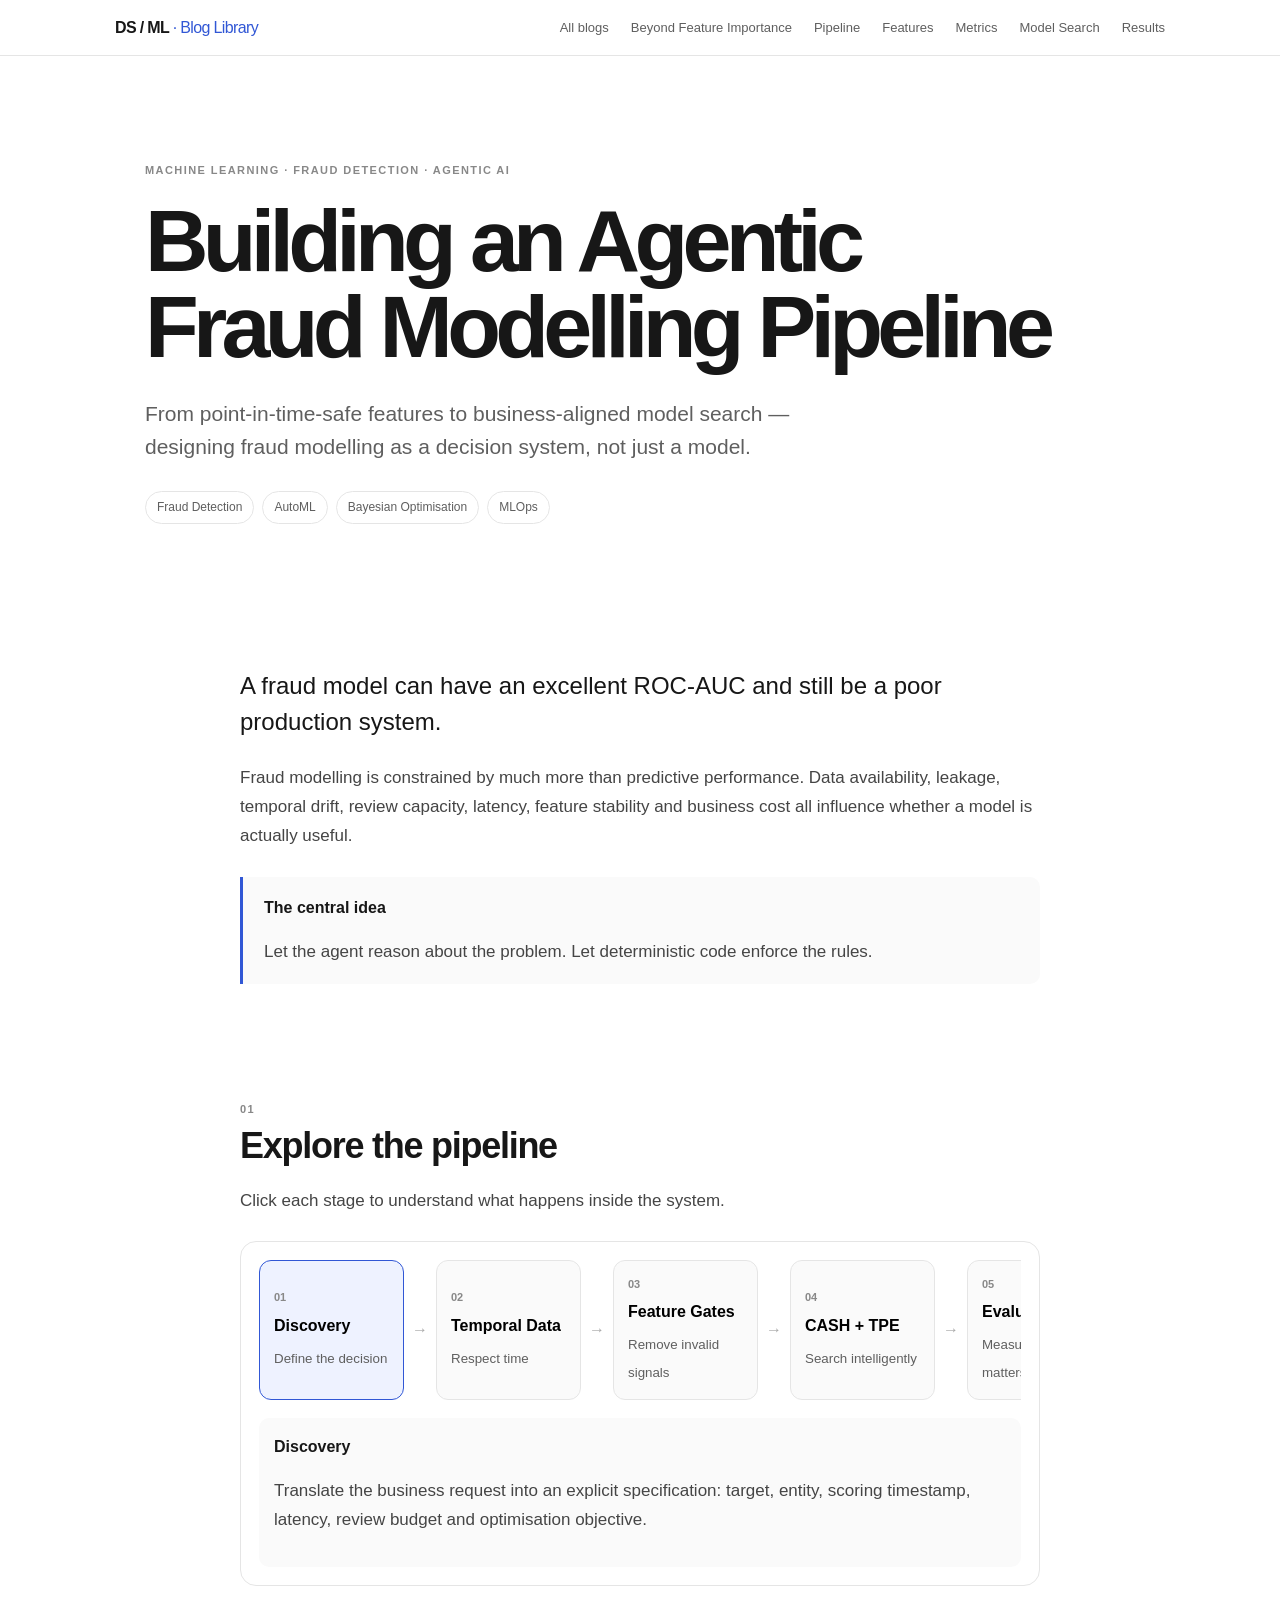
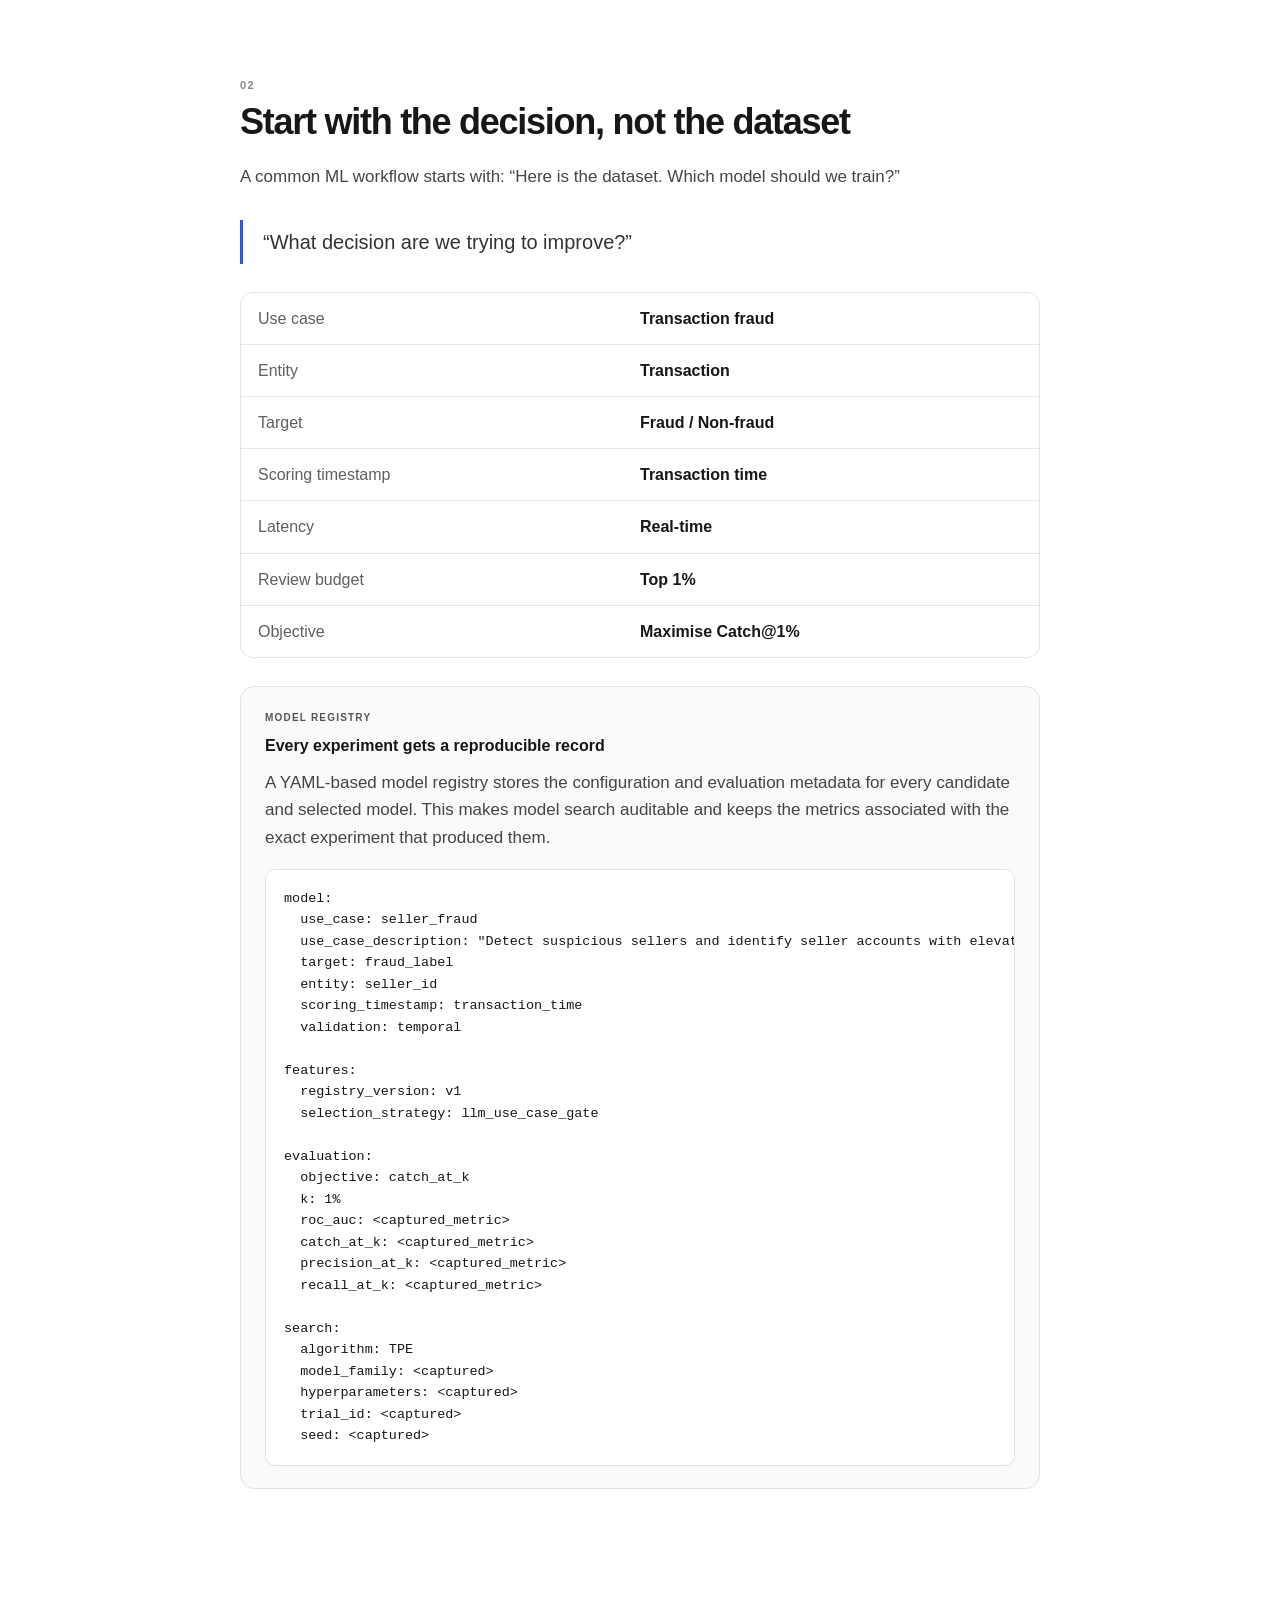
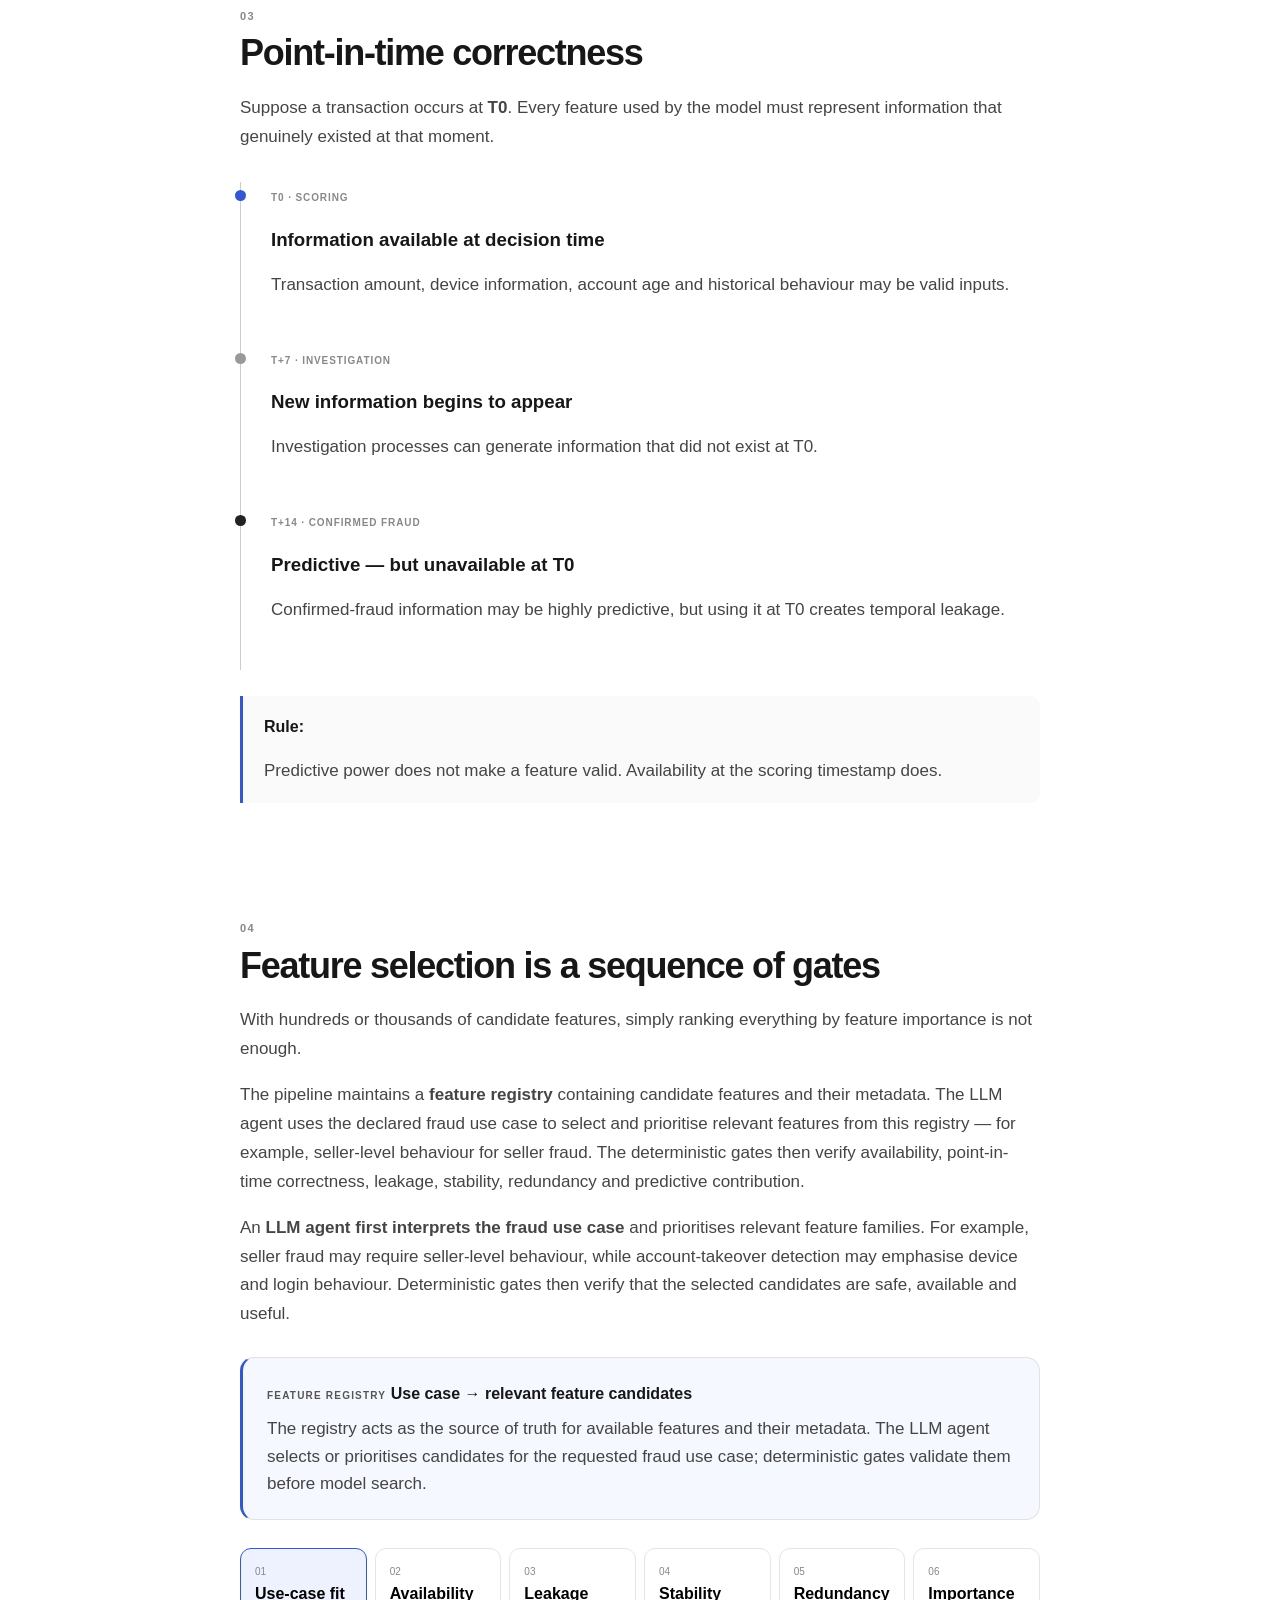
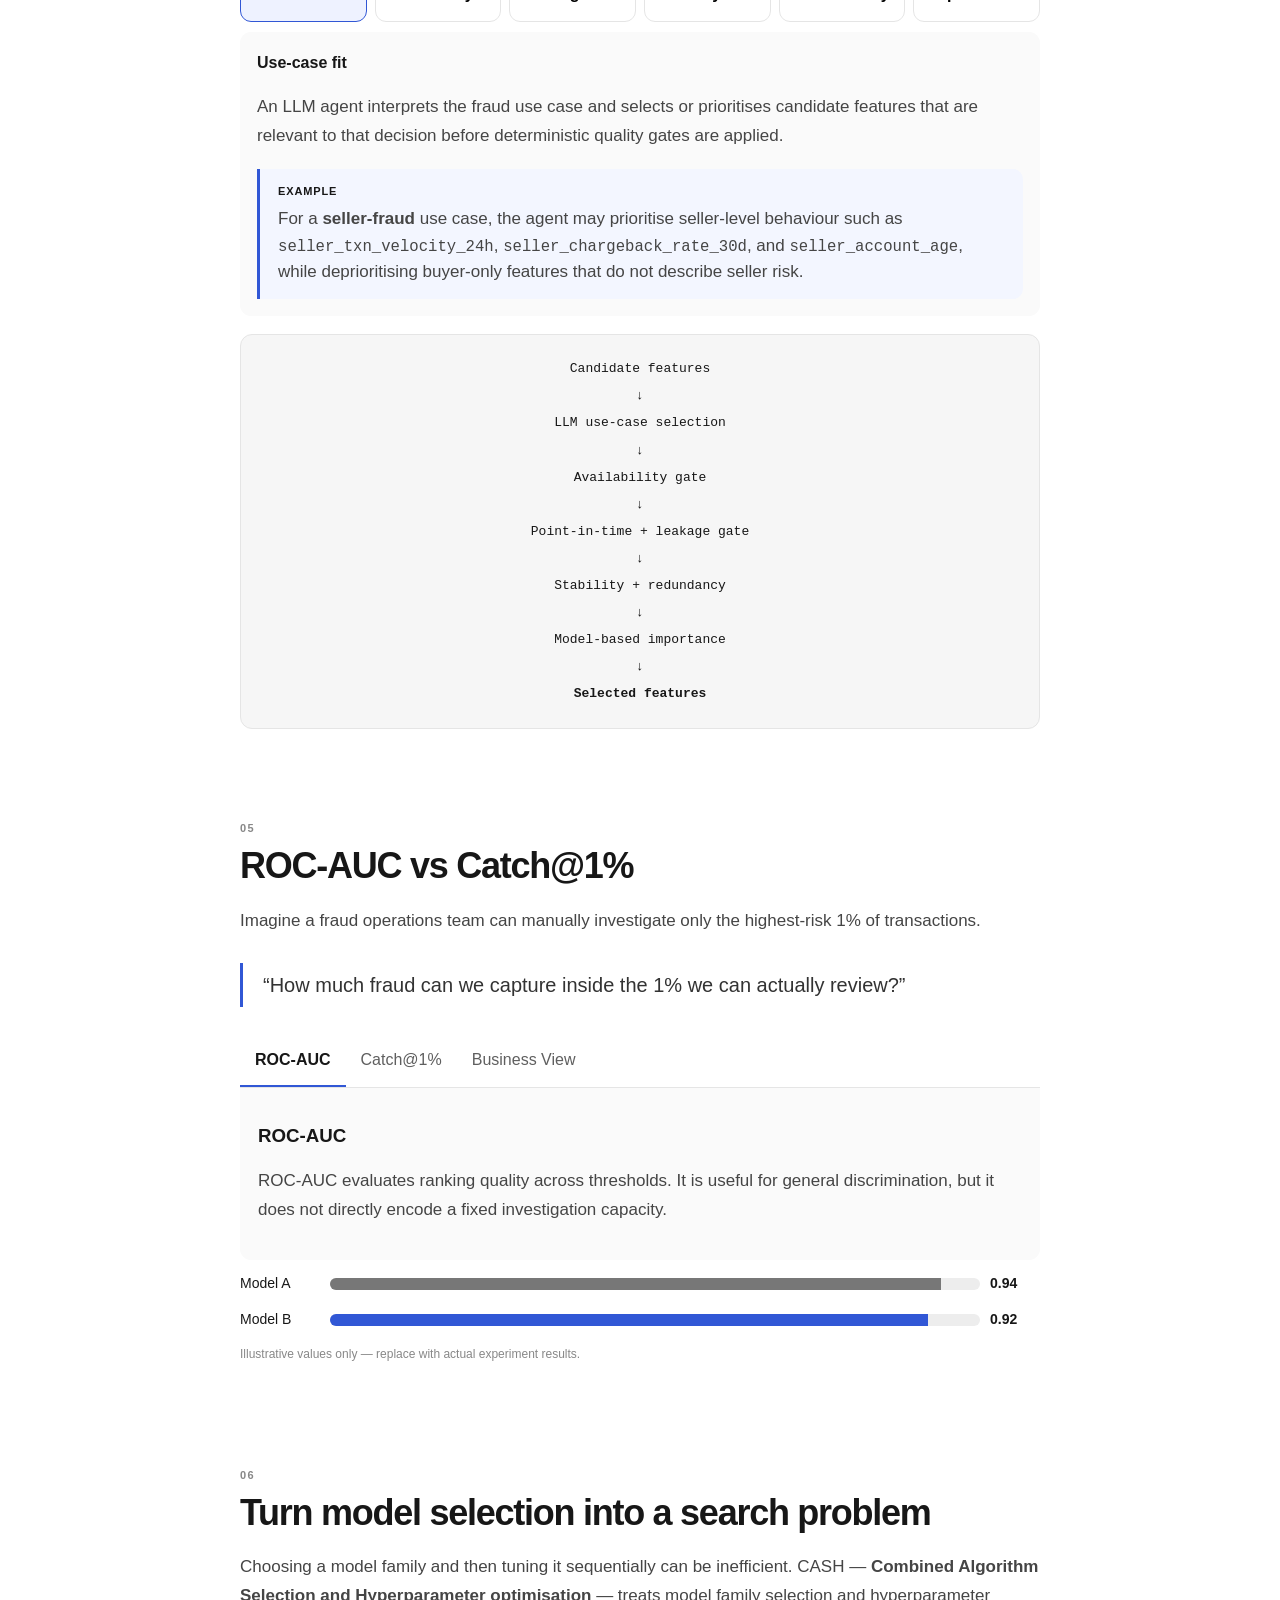
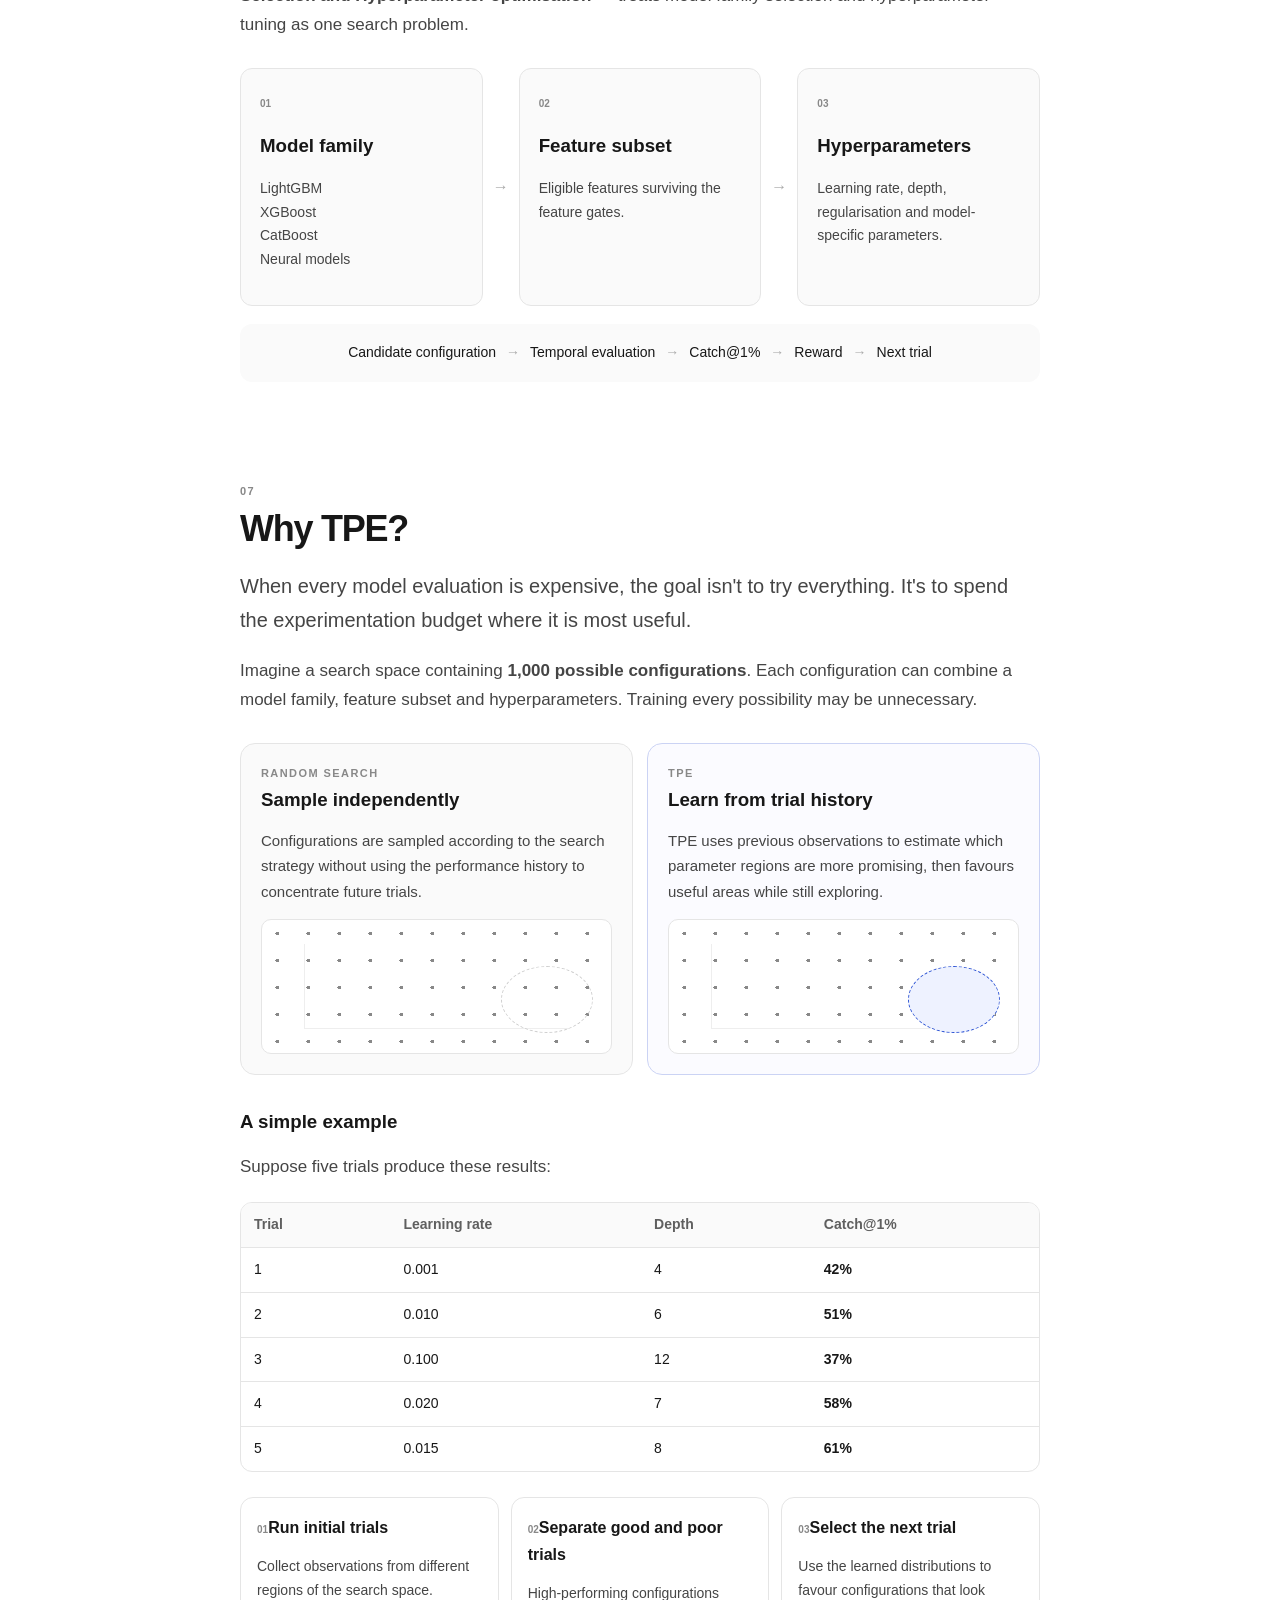
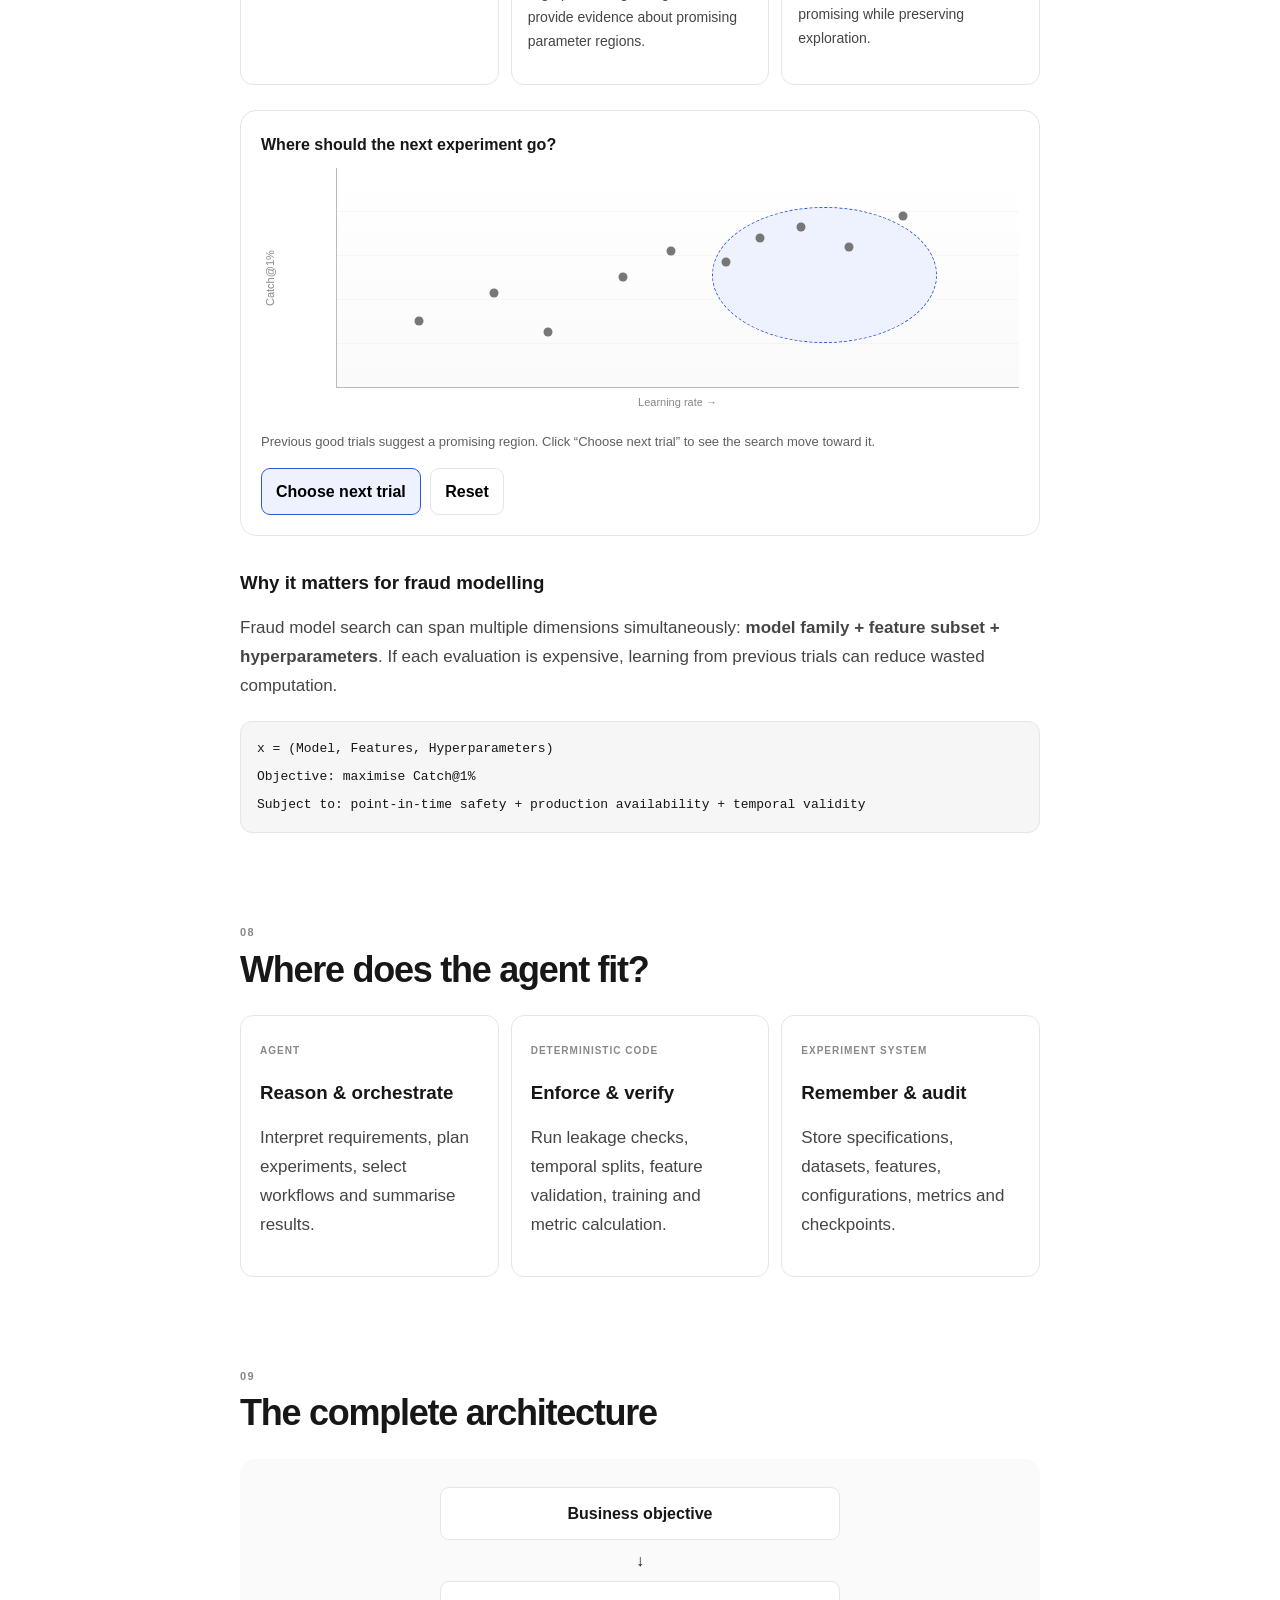
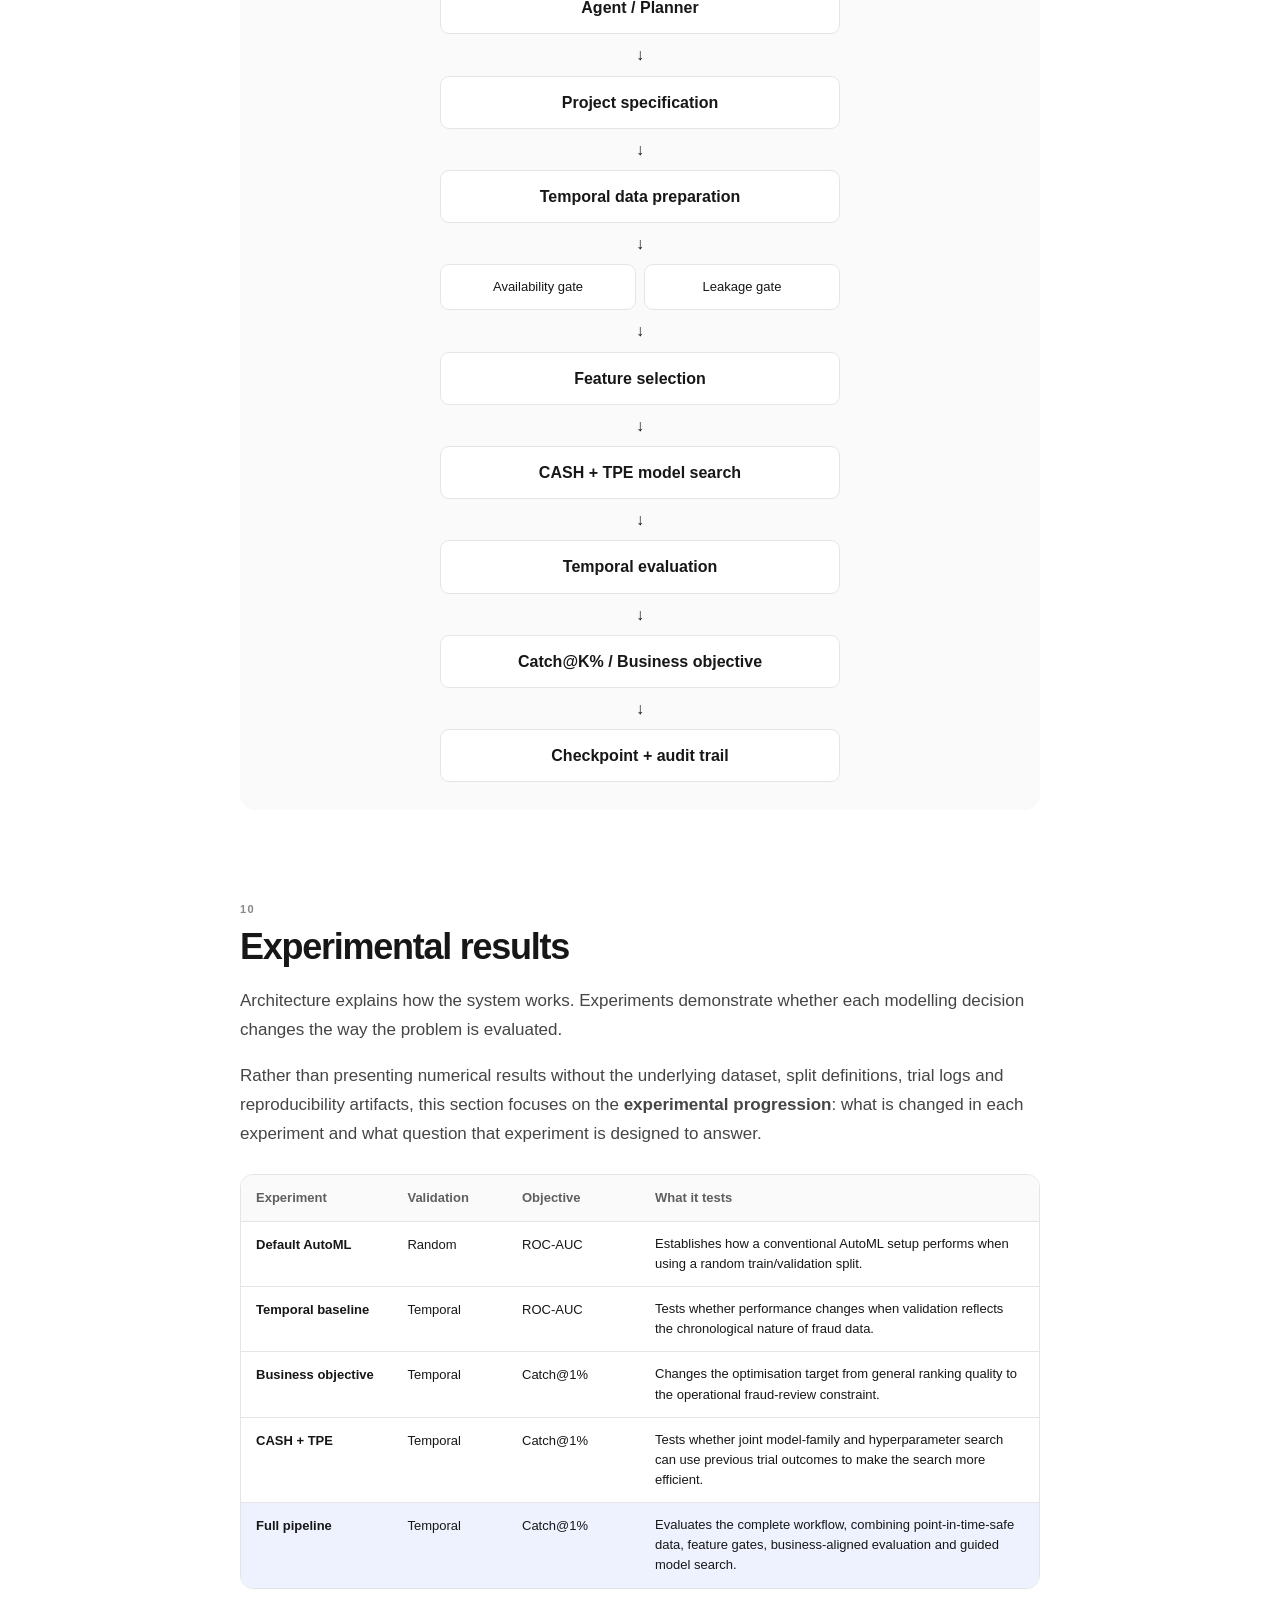
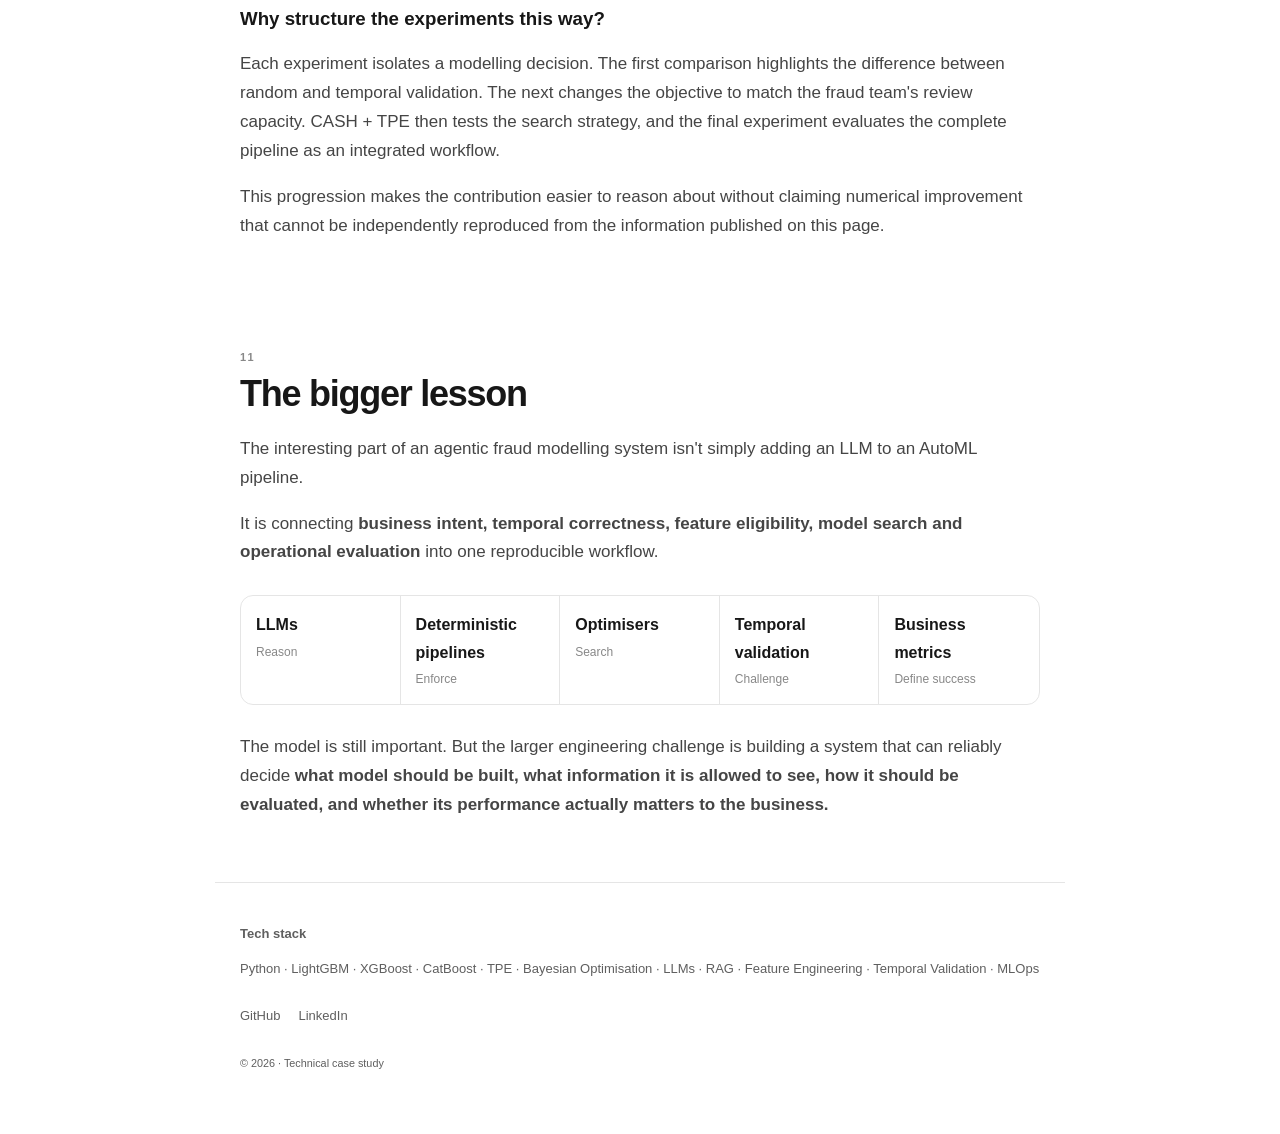
==== agentic-fraud-modelling.html @ f6b006e7 "Add files via upload" ====
<!DOCTYPE html>
<html lang="en">
<head>
  <meta charset="UTF-8">
  <meta name="viewport" content="width=device-width, initial-scale=1.0">
  <title>Building an Agentic Fraud Modelling Pipeline | ML Research Notes</title>
  <meta name="description" content="From point-in-time-safe features to business-aligned model search.">
  <link rel="stylesheet" href="style.css">
</head>
<body>

<header class="site-header">
  <nav class="nav">
    <a class="brand" href="index.html">DS / ML <span style="font-weight:500;color:#3157d5">· Blog Library</span></a>
    <div class="nav-links">
      <a href="index.html">All blogs</a>
      <a href="beyond-feature-importance.html">Beyond Feature Importance</a>
      <a href="#pipeline">Pipeline</a>
      <a href="#features">Features</a>
      <a href="#metrics">Metrics</a>
      <a href="#search">Model Search</a>
      <a href="#results">Results</a>
    </div>
  </nav>
</header>

<main>
<section class="hero">
  <div class="eyebrow">MACHINE LEARNING · FRAUD DETECTION · AGENTIC AI</div>
  <h1>Building an Agentic<br>Fraud Modelling Pipeline</h1>
  <p class="hero-subtitle">
    From point-in-time-safe features to business-aligned model search —
    designing fraud modelling as a decision system, not just a model.
  </p>
  <div class="tags">
    <span>Fraud Detection</span><span>AutoML</span>
    <span>Bayesian Optimisation</span><span>MLOps</span>
  </div>
</section>

<section class="article-section intro">
  <p class="lead">A fraud model can have an excellent ROC-AUC and still be a poor production system.</p>
  <p>
    Fraud modelling is constrained by much more than predictive performance.
    Data availability, leakage, temporal drift, review capacity, latency,
    feature stability and business cost all influence whether a model is actually useful.
  </p>
  <div class="callout">
    <strong>The central idea</strong>
    <p>Let the agent reason about the problem. Let deterministic code enforce the rules.</p>
  </div>
</section>

<section id="pipeline" class="article-section">
  <div class="section-number">01</div>
  <h2>Explore the pipeline</h2>
  <p>Click each stage to understand what happens inside the system.</p>
  <div class="pipeline-container">
    <div class="pipeline">
      <button class="pipeline-stage active" data-stage="discovery"><span>01</span><strong>Discovery</strong><small>Define the decision</small></button>
      <div class="pipeline-arrow">→</div>
      <button class="pipeline-stage" data-stage="temporal"><span>02</span><strong>Temporal Data</strong><small>Respect time</small></button>
      <div class="pipeline-arrow">→</div>
      <button class="pipeline-stage" data-stage="features"><span>03</span><strong>Feature Gates</strong><small>Remove invalid signals</small></button>
      <div class="pipeline-arrow">→</div>
      <button class="pipeline-stage" data-stage="search"><span>04</span><strong>CASH + TPE</strong><small>Search intelligently</small></button>
      <div class="pipeline-arrow">→</div>
      <button class="pipeline-stage" data-stage="evaluation"><span>05</span><strong>Evaluation</strong><small>Measure what matters</small></button>
    </div>
    <div id="pipeline-description" class="pipeline-description">
      <strong>Discovery</strong>
      <p>Translate the business request into an explicit specification: target, entity, scoring timestamp, latency, review budget and optimisation objective.</p>
    </div>
  </div>
</section>

<section class="article-section">
  <div class="section-number">02</div>
  <h2>Start with the decision, not the dataset</h2>
  <p>A common ML workflow starts with: “Here is the dataset. Which model should we train?”</p>
  <blockquote>“What decision are we trying to improve?”</blockquote>
  <div class="spec-card">
    <div><span>Use case</span><strong>Transaction fraud</strong></div>
    <div><span>Entity</span><strong>Transaction</strong></div>
    <div><span>Target</span><strong>Fraud / Non-fraud</strong></div>
    <div><span>Scoring timestamp</span><strong>Transaction time</strong></div>
    <div><span>Latency</span><strong>Real-time</strong></div>
    <div><span>Review budget</span><strong>Top 1%</strong></div>
    <div><span>Objective</span><strong>Maximise Catch@1%</strong></div>
  </div>

  <div class="registry-card">
    <div class="registry-card-header">
      <span class="registry-label">MODEL REGISTRY</span>
      <strong>Every experiment gets a reproducible record</strong>
    </div>
    <p>
      A YAML-based model registry stores the configuration and evaluation metadata
      for every candidate and selected model. This makes model search auditable
      and keeps the metrics associated with the exact experiment that produced them.
    </p>
    <pre class="yaml-block"><code>model:
  use_case: seller_fraud
  use_case_description: "Detect suspicious sellers and identify seller accounts with elevated fraud risk."
  target: fraud_label
  entity: seller_id
  scoring_timestamp: transaction_time
  validation: temporal

features:
  registry_version: v1
  selection_strategy: llm_use_case_gate

evaluation:
  objective: catch_at_k
  k: 1%
  roc_auc: &lt;captured_metric&gt;
  catch_at_k: &lt;captured_metric&gt;
  precision_at_k: &lt;captured_metric&gt;
  recall_at_k: &lt;captured_metric&gt;

search:
  algorithm: TPE
  model_family: &lt;captured&gt;
  hyperparameters: &lt;captured&gt;
  trial_id: &lt;captured&gt;
  seed: &lt;captured&gt;</code></pre>
  </div>

</section>

<section class="article-section">
  <div class="section-number">03</div>
  <h2>Point-in-time correctness</h2>
  <p>Suppose a transaction occurs at <strong>T0</strong>. Every feature used by the model must represent information that genuinely existed at that moment.</p>
  <div class="timeline">
    <div class="timeline-item safe"><div class="timeline-dot"></div><span>T0 · SCORING</span><h3>Information available at decision time</h3><p>Transaction amount, device information, account age and historical behaviour may be valid inputs.</p></div>
    <div class="timeline-item"><div class="timeline-dot"></div><span>T+7 · INVESTIGATION</span><h3>New information begins to appear</h3><p>Investigation processes can generate information that did not exist at T0.</p></div>
    <div class="timeline-item leakage"><div class="timeline-dot"></div><span>T+14 · CONFIRMED FRAUD</span><h3>Predictive — but unavailable at T0</h3><p>Confirmed-fraud information may be highly predictive, but using it at T0 creates temporal leakage.</p></div>
  </div>
  <div class="callout"><strong>Rule:</strong><p>Predictive power does not make a feature valid. Availability at the scoring timestamp does.</p></div>
</section>

<section id="features" class="article-section">
  <div class="section-number">04</div>
  <h2>Feature selection is a sequence of gates</h2>
  <p>With hundreds or thousands of candidate features, simply ranking everything by feature importance is not enough.</p>
  <p>
    The pipeline maintains a <strong>feature registry</strong> containing candidate
    features and their metadata. The LLM agent uses the declared fraud use case
    to select and prioritise relevant features from this registry — for example,
    seller-level behaviour for seller fraud. The deterministic gates then verify
    availability, point-in-time correctness, leakage, stability, redundancy and
    predictive contribution.
  </p>
  <p>An <strong>LLM agent first interprets the fraud use case</strong> and prioritises relevant feature families. For example, seller fraud may require seller-level behaviour, while account-takeover detection may emphasise device and login behaviour. Deterministic gates then verify that the selected candidates are safe, available and useful.</p>

  <div class="feature-registry-card">
    <span class="registry-label">FEATURE REGISTRY</span>
    <strong>Use case → relevant feature candidates</strong>
    <p>The registry acts as the source of truth for available features and their metadata. The LLM agent selects or prioritises candidates for the requested fraud use case; deterministic gates validate them before model search.</p>
  </div>
  <div class="feature-gates">
    <button class="feature-gate active" data-feature="usecase"><span>01</span><strong>Use-case fit</strong></button>
    <button class="feature-gate" data-feature="availability"><span>02</span><strong>Availability</strong></button>
    <button class="feature-gate" data-feature="leakage"><span>03</span><strong>Leakage</strong></button>
    <button class="feature-gate" data-feature="stability"><span>04</span><strong>Stability</strong></button>
    <button class="feature-gate" data-feature="redundancy"><span>05</span><strong>Redundancy</strong></button>
    <button class="feature-gate" data-feature="importance"><span>06</span><strong>Importance</strong></button>
  </div>
  <div id="feature-description" class="feature-description">
  <strong>Use-case fit</strong>
  <p>An LLM agent interprets the fraud use case and selects or prioritises candidate features that are relevant to that decision before deterministic quality gates are applied.</p>
  <div class="gate-example">
    <span>EXAMPLE</span>
    <p>For a <strong>seller-fraud</strong> use case, the agent may prioritise seller-level behaviour such as <code>seller_txn_velocity_24h</code>, <code>seller_chargeback_rate_30d</code>, and <code>seller_account_age</code>, while deprioritising buyer-only features that do not describe seller risk.</p>
  </div>
</div>
  <div class="flow-code">
    <span>Candidate features</span><span>↓</span><span>LLM use-case selection</span><span>↓</span><span>Availability gate</span><span>↓</span>
    <span>Point-in-time + leakage gate</span><span>↓</span><span>Stability + redundancy</span>
    <span>↓</span><span>Model-based importance</span><span>↓</span><strong>Selected features</strong>
  </div>
</section>

<section id="metrics" class="article-section">
  <div class="section-number">05</div>
  <h2>ROC-AUC vs Catch@1%</h2>
  <p>Imagine a fraud operations team can manually investigate only the highest-risk 1% of transactions.</p>
  <blockquote>“How much fraud can we capture inside the 1% we can actually review?”</blockquote>
  <div class="metric-selector">
    <button class="metric-tab active" data-metric="auc">ROC-AUC</button>
    <button class="metric-tab" data-metric="catch">Catch@1%</button>
    <button class="metric-tab" data-metric="business">Business View</button>
  </div>
  <div id="metric-description" class="metric-description">
    <h3>ROC-AUC</h3>
    <p>ROC-AUC evaluates ranking quality across thresholds. It is useful for general discrimination, but it does not directly encode a fixed investigation capacity.</p>
  </div>
  <div class="illustrative-results">
    <div class="result-row"><span>Model A</span><div class="result-bar"><div style="width:94%"></div></div><strong>0.94</strong></div>
    <div class="result-row highlighted"><span>Model B</span><div class="result-bar"><div style="width:92%"></div></div><strong>0.92</strong></div>
  </div>
  <p class="note">Illustrative values only — replace with actual experiment results.</p>
</section>

<section id="search" class="article-section">
  <div class="section-number">06</div>
  <h2>Turn model selection into a search problem</h2>
  <p>
    Choosing a model family and then tuning it sequentially can be inefficient.
    CASH — <strong>Combined Algorithm Selection and Hyperparameter optimisation</strong> —
    treats model family selection and hyperparameter tuning as one search problem.
  </p>
  <div class="search-grid">
    <div class="search-card"><span>01</span><h3>Model family</h3><p>LightGBM<br>XGBoost<br>CatBoost<br>Neural models</p></div>
    <div class="search-arrow">→</div>
    <div class="search-card"><span>02</span><h3>Feature subset</h3><p>Eligible features surviving the feature gates.</p></div>
    <div class="search-arrow">→</div>
    <div class="search-card"><span>03</span><h3>Hyperparameters</h3><p>Learning rate, depth, regularisation and model-specific parameters.</p></div>
  </div>
  <div class="search-loop">
    <span>Candidate configuration</span><b>→</b><span>Temporal evaluation</span><b>→</b><span>Catch@1%</span><b>→</b><span>Reward</span><b>→</b><span>Next trial</span>
  </div>
</section>

<section class="article-section tpe-section">
  <div class="section-number">07</div>
  <h2>Why TPE?</h2>

  <p class="lead-small">
    When every model evaluation is expensive, the goal isn't to try everything.
    It's to spend the experimentation budget where it is most useful.
  </p>

  <p>
    Imagine a search space containing <strong>1,000 possible configurations</strong>.
    Each configuration can combine a model family, feature subset and hyperparameters.
    Training every possibility may be unnecessary.
  </p>

  <div class="comparison">
    <div class="comparison-card">
      <div class="label">RANDOM SEARCH</div>
      <h3>Sample independently</h3>
      <p>Configurations are sampled according to the search strategy without using the performance history to concentrate future trials.</p>
      <div class="dots random-dots" aria-label="Randomly distributed trials"></div>
    </div>

    <div class="comparison-card selected-card">
      <div class="label">TPE</div>
      <h3>Learn from trial history</h3>
      <p>TPE uses previous observations to estimate which parameter regions are more promising, then favours useful areas while still exploring.</p>
      <div class="dots tpe-dots" aria-label="Trials concentrated around a promising region"></div>
    </div>
  </div>

  <h3 class="subheading">A simple example</h3>
  <p>Suppose five trials produce these results:</p>

  <div class="trial-table">
    <div class="trial-header"><span>Trial</span><span>Learning rate</span><span>Depth</span><span>Catch@1%</span></div>
    <div><span>1</span><span>0.001</span><span>4</span><strong>42%</strong></div>
    <div><span>2</span><span>0.010</span><span>6</span><strong>51%</strong></div>
    <div><span>3</span><span>0.100</span><span>12</span><strong>37%</strong></div>
    <div><span>4</span><span>0.020</span><span>7</span><strong>58%</strong></div>
    <div><span>5</span><span>0.015</span><span>8</span><strong>61%</strong></div>
  </div>

  <div class="tpe-steps">
    <div><span>01</span><strong>Run initial trials</strong><p>Collect observations from different regions of the search space.</p></div>
    <div><span>02</span><strong>Separate good and poor trials</strong><p>High-performing configurations provide evidence about promising parameter regions.</p></div>
    <div><span>03</span><strong>Select the next trial</strong><p>Use the learned distributions to favour configurations that look promising while preserving exploration.</p></div>
  </div>

  <div class="search-visual">
    <div class="visual-title">Where should the next experiment go?</div>
    <div class="chart">
      <div class="y-label">Catch@1%</div>
      <div class="plot">
        <span class="point p1"></span><span class="point p2"></span><span class="point p3"></span>
        <span class="point p4"></span><span class="point p5"></span><span class="point p6"></span>
        <span class="point p7"></span><span class="point p8"></span><span class="point p9"></span>
        <span class="point p10"></span><span class="target-zone"></span>
        <span class="next-point" id="next-point"></span>
      </div>
      <div class="x-label">Learning rate →</div>
    </div>
    <div class="chart-caption" id="chart-caption">Previous good trials suggest a promising region. Click “Choose next trial” to see the search move toward it.</div>
    <button id="choose-trial" class="primary-button">Choose next trial</button>
    <button id="reset-search" class="secondary-button">Reset</button>
  </div>

  <h3 class="subheading">Why it matters for fraud modelling</h3>
  <p>
    Fraud model search can span multiple dimensions simultaneously:
    <strong>model family + feature subset + hyperparameters</strong>.
    If each evaluation is expensive, learning from previous trials can reduce wasted computation.
  </p>

  <div class="equation">
    <span>x = (Model, Features, Hyperparameters)</span>
    <span>Objective: maximise Catch@1%</span>
    <span>Subject to: point-in-time safety + production availability + temporal validity</span>
  </div>
</section>

<section class="article-section">
  <div class="section-number">08</div>
  <h2>Where does the agent fit?</h2>
  <div class="agent-grid">
    <div class="agent-card"><span>AGENT</span><h3>Reason & orchestrate</h3><p>Interpret requirements, plan experiments, select workflows and summarise results.</p></div>
    <div class="agent-card"><span>DETERMINISTIC CODE</span><h3>Enforce & verify</h3><p>Run leakage checks, temporal splits, feature validation, training and metric calculation.</p></div>
    <div class="agent-card"><span>EXPERIMENT SYSTEM</span><h3>Remember & audit</h3><p>Store specifications, datasets, features, configurations, metrics and checkpoints.</p></div>
  </div>
</section>

<section class="article-section">
  <div class="section-number">09</div>
  <h2>The complete architecture</h2>
  <div class="architecture">
    <div>Business objective</div><span>↓</span>
    <div>Agent / Planner</div><span>↓</span>
    <div>Project specification</div><span>↓</span>
    <div>Temporal data preparation</div><span>↓</span>
    <div class="split"><div>Availability gate</div><div>Leakage gate</div></div><span>↓</span>
    <div>Feature selection</div><span>↓</span>
    <div>CASH + TPE model search</div><span>↓</span>
    <div>Temporal evaluation</div><span>↓</span>
    <div>Catch@K% / Business objective</div><span>↓</span>
    <div>Checkpoint + audit trail</div>
  </div>
</section>

<section id="results" class="article-section">
  <div class="section-number">10</div>
  <h2>Experimental results</h2>

  <p>
    Architecture explains how the system works. Experiments demonstrate whether
    each modelling decision changes the way the problem is evaluated.
  </p>

  <p>
    Rather than presenting numerical results without the underlying dataset,
    split definitions, trial logs and reproducibility artifacts, this section
    focuses on the <strong>experimental progression</strong>: what is changed
    in each experiment and what question that experiment is designed to answer.
  </p>

  <div class="results-table">
    <div class="table-header">
      <span>Experiment</span>
      <span>Validation</span>
      <span>Objective</span>
      <span>What it tests</span>
    </div>

    <div class="table-row">
      <span><strong>Default AutoML</strong></span>
      <span>Random</span>
      <span>ROC-AUC</span>
      <span>Establishes how a conventional AutoML setup performs when using a random train/validation split.</span>
    </div>

    <div class="table-row">
      <span><strong>Temporal baseline</strong></span>
      <span>Temporal</span>
      <span>ROC-AUC</span>
      <span>Tests whether performance changes when validation reflects the chronological nature of fraud data.</span>
    </div>

    <div class="table-row">
      <span><strong>Business objective</strong></span>
      <span>Temporal</span>
      <span>Catch@1%</span>
      <span>Changes the optimisation target from general ranking quality to the operational fraud-review constraint.</span>
    </div>

    <div class="table-row">
      <span><strong>CASH + TPE</strong></span>
      <span>Temporal</span>
      <span>Catch@1%</span>
      <span>Tests whether joint model-family and hyperparameter search can use previous trial outcomes to make the search more efficient.</span>
    </div>

    <div class="table-row final-row">
      <span><strong>Full pipeline</strong></span>
      <span>Temporal</span>
      <span>Catch@1%</span>
      <span>Evaluates the complete workflow, combining point-in-time-safe data, feature gates, business-aligned evaluation and guided model search.</span>
    </div>
  </div>

  <div class="result-explanation">
    <h3>Why structure the experiments this way?</h3>

    <p>
      Each experiment isolates a modelling decision. The first comparison
      highlights the difference between random and temporal validation. The
      next changes the objective to match the fraud team's review capacity.
      CASH + TPE then tests the search strategy, and the final experiment
      evaluates the complete pipeline as an integrated workflow.
    </p>

    <p>
      This progression makes the contribution easier to reason about without
      claiming numerical improvement that cannot be independently reproduced
      from the information published on this page.
    </p>
  </div>
</section>

<section class="article-section conclusion">
  <div class="section-number">11</div>
  <h2>The bigger lesson</h2>
  <p>The interesting part of an agentic fraud modelling system isn't simply adding an LLM to an AutoML pipeline.</p>
  <p>
    It is connecting <strong>business intent, temporal correctness, feature eligibility,
    model search and operational evaluation</strong> into one reproducible workflow.
  </p>
  <div class="final-principles">
    <div><strong>LLMs</strong><span>Reason</span></div>
    <div><strong>Deterministic pipelines</strong><span>Enforce</span></div>
    <div><strong>Optimisers</strong><span>Search</span></div>
    <div><strong>Temporal validation</strong><span>Challenge</span></div>
    <div><strong>Business metrics</strong><span>Define success</span></div>
  </div>
  <p>
    The model is still important. But the larger engineering challenge is building a system
    that can reliably decide <strong>what model should be built, what information it is allowed
    to see, how it should be evaluated, and whether its performance actually matters to the business.</strong>
  </p>
</section>

<footer>
  <strong>Tech stack</strong>
  <p>Python · LightGBM · XGBoost · CatBoost · TPE · Bayesian Optimisation · LLMs · RAG · Feature Engineering · Temporal Validation · MLOps</p>
  <div class="footer-links"><a href="#">GitHub</a><a href="#">LinkedIn</a></div>
  <small>© 2026 · Technical case study</small>
</footer>

</main>
<script src="script.js"></script>
</body>
</html>
---- style.css ----
:root{
  --bg:#fff;--surface:#fafafa;--text:#171717;--secondary:#5f5f5f;--muted:#888;
  --border:#e5e5e5;--accent:#3157d5;--accent-light:#eef2ff;--max:850px;
}
*{box-sizing:border-box}
html{scroll-behavior:smooth}
body{margin:0;background:var(--bg);color:var(--text);font-family:Inter,-apple-system,BlinkMacSystemFont,"Segoe UI",sans-serif;line-height:1.7}
button,a{font:inherit}
a{text-decoration:none;color:inherit}
.site-header{position:sticky;top:0;z-index:20;background:rgba(255,255,255,.94);backdrop-filter:blur(10px);border-bottom:1px solid var(--border)}
.nav{max-width:1100px;margin:auto;padding:14px 25px;display:flex;justify-content:space-between;align-items:center}
.brand{font-weight:800;letter-spacing:-.04em}
.nav-links{display:flex;gap:22px;font-size:13px;color:var(--secondary)}
.nav-links a:hover{color:var(--accent)}
.hero{max-width:1050px;margin:auto;padding:105px 30px 75px}
.eyebrow,.label,.section-number{font-size:11px;font-weight:800;letter-spacing:.13em;color:var(--muted)}
.hero h1{font-size:clamp(48px,7vw,88px);line-height:.98;letter-spacing:-.065em;margin:18px 0 28px}
.hero-subtitle{font-size:21px;color:var(--secondary);max-width:730px;line-height:1.55}
.tags{display:flex;flex-wrap:wrap;gap:8px;margin-top:28px}
.tags span{border:1px solid var(--border);border-radius:999px;padding:5px 11px;font-size:12px;color:var(--secondary)}
.article-section{max-width:var(--max);margin:auto;padding:45px 25px}
.article-section h2{font-size:36px;line-height:1.15;letter-spacing:-.035em;margin:7px 0 20px}
.article-section h3{line-height:1.3}
.article-section p{font-size:17px;color:#454545}
.lead{font-size:24px!important;color:var(--text)!important;line-height:1.5!important}
.lead-small{font-size:20px!important}
blockquote{border-left:3px solid var(--accent);margin:28px 0;padding:5px 20px;font-size:20px;color:#333}
.callout{border-left:3px solid var(--accent);background:var(--surface);padding:17px 21px;margin:26px 0;border-radius:0 10px 10px 0}
.callout p{margin-bottom:0}
.pipeline-container{border:1px solid var(--border);border-radius:16px;padding:18px;margin-top:25px}
.pipeline{display:flex;align-items:stretch;gap:8px;overflow-x:auto;padding-bottom:4px}
.pipeline-stage{min-width:145px;border:1px solid var(--border);background:var(--surface);border-radius:12px;padding:14px;text-align:left;cursor:pointer}
.pipeline-stage.active{border-color:var(--accent);background:var(--accent-light)}
.pipeline-stage span{display:block;font-size:11px;color:var(--muted);font-weight:800}
.pipeline-stage strong{display:block;margin:5px 0}
.pipeline-stage small{color:var(--secondary)}
.pipeline-arrow{display:flex;align-items:center;color:#aaa}
.pipeline-description{margin-top:14px;background:var(--surface);padding:15px;border-radius:10px}
.spec-card{border:1px solid var(--border);border-radius:13px;overflow:hidden;margin-top:25px}
.spec-card>div{display:grid;grid-template-columns:1fr 1fr;padding:12px 17px;border-bottom:1px solid var(--border)}
.spec-card>div:last-child{border-bottom:0}
.spec-card span{color:var(--secondary)}
.timeline{margin-top:30px;border-left:1px solid #ccc;padding-left:30px}
.timeline-item{position:relative;padding-bottom:28px}
.timeline-dot{position:absolute;left:-36px;top:8px;width:11px;height:11px;border-radius:50%;background:#999}
.timeline-item.safe .timeline-dot{background:var(--accent)}
.timeline-item.leakage .timeline-dot{background:#222}
.timeline-item>span{font-size:10px;font-weight:800;letter-spacing:.09em;color:var(--muted)}
.feature-gates{display:grid;grid-template-columns:repeat(5,1fr);gap:8px;margin:28px 0 10px}
.feature-gate{border:1px solid var(--border);background:#fff;padding:14px;border-radius:11px;text-align:left;cursor:pointer}
.feature-gate span{display:block;font-size:10px;color:var(--muted)}
.feature-gate.active{border-color:var(--accent);background:var(--accent-light)}
.feature-description{background:var(--surface);padding:17px;border-radius:11px}
.flow-code{display:flex;flex-direction:column;align-items:center;gap:5px;padding:23px;background:#f6f6f6;border:1px solid var(--border);border-radius:12px;margin-top:18px;font-family:ui-monospace,SFMono-Regular,Menlo,monospace;font-size:13px}
.metric-selector{display:flex;border-bottom:1px solid var(--border);margin-top:28px}
.metric-tab{border:0;background:transparent;padding:11px 15px;cursor:pointer;color:var(--secondary);border-bottom:2px solid transparent}
.metric-tab.active{color:var(--text);border-color:var(--accent);font-weight:700}
.metric-description{background:var(--surface);padding:18px;border-radius:0 0 11px 11px}
.result-row{display:grid;grid-template-columns:80px 1fr 50px;gap:10px;align-items:center;margin:12px 0;font-size:14px}
.result-bar{height:12px;background:#ededed;border-radius:20px;overflow:hidden}
.result-bar div{height:100%;background:#777}
.result-row.highlighted .result-bar div{background:var(--accent)}
.note{font-size:12px!important;color:var(--muted)!important}
.search-grid{display:grid;grid-template-columns:1fr auto 1fr auto 1fr;gap:10px;align-items:stretch;margin-top:28px}
.search-card{border:1px solid var(--border);padding:19px;border-radius:12px;background:var(--surface)}
.search-card span{font-size:10px;color:var(--muted);font-weight:800}
.search-card p{font-size:14px}
.search-arrow{display:flex;align-items:center;color:#aaa}
.search-loop{margin-top:18px;display:flex;flex-wrap:wrap;justify-content:center;align-items:center;gap:10px;background:var(--surface);padding:17px;border-radius:12px;font-size:14px}
.search-loop b{color:#aaa}
.tpe-section{padding-top:55px}
.comparison{display:grid;grid-template-columns:1fr 1fr;gap:14px;margin:28px 0}
.comparison-card{border:1px solid var(--border);border-radius:15px;padding:20px;background:var(--surface)}
.comparison-card.selected-card{border-color:#cbd3f4;background:#fbfbff}
.comparison-card h3{margin:6px 0}
.comparison-card p{font-size:15px!important}
.dots{height:135px;position:relative;margin-top:15px;border:1px solid var(--border);border-radius:10px;background:#fff;overflow:hidden}
.dots:before{content:"";position:absolute;left:12%;right:12%;top:18%;bottom:18%;border-bottom:1px solid #eee;border-left:1px solid #eee}
.dots:after{content:"";position:absolute;width:90px;height:65px;right:18px;bottom:20px;border:1px dashed #cfcfcf;border-radius:50%}
.dots span{position:absolute;width:7px;height:7px;border-radius:50%;background:#777}
.random-dots{background-image:radial-gradient(#888 2px,transparent 2px);background-size:31px 27px}
.tpe-dots{background-image:radial-gradient(#888 2px,transparent 2px);background-size:31px 27px}
.tpe-dots:after{border-color:var(--accent);background:var(--accent-light)}
.subheading{margin-top:35px}
.trial-table{border:1px solid var(--border);border-radius:12px;overflow:hidden;margin:20px 0}
.trial-table>div{display:grid;grid-template-columns:.7fr 1.2fr .8fr 1fr;gap:8px;padding:10px 13px;border-bottom:1px solid var(--border);font-size:14px}
.trial-table>div:last-child{border-bottom:0}
.trial-header{background:var(--surface);font-weight:700;color:var(--secondary)}
.tpe-steps{display:grid;grid-template-columns:repeat(3,1fr);gap:12px;margin:25px 0}
.tpe-steps>div{border:1px solid var(--border);border-radius:13px;padding:16px}
.tpe-steps span{font-size:10px;color:var(--muted);font-weight:800}
.tpe-steps p{font-size:14px!important}
.search-visual{border:1px solid var(--border);border-radius:16px;padding:20px;margin-top:25px}
.visual-title{font-weight:750;margin-bottom:10px}
.chart{display:grid;grid-template-columns:70px 1fr;grid-template-rows:220px 28px;gap:5px}
.y-label{font-size:11px;color:var(--muted);writing-mode:vertical-rl;transform:rotate(180deg);display:flex;justify-content:center}
.x-label{grid-column:2;text-align:center;font-size:11px;color:var(--muted)}
.plot{position:relative;border-left:1px solid #bbb;border-bottom:1px solid #bbb;background:linear-gradient(#fff,#fafafa)}
.plot:before{content:"";position:absolute;inset:0;background:repeating-linear-gradient(to bottom,transparent 0,transparent 43px,#eee 44px)}
.target-zone{position:absolute;left:55%;right:12%;bottom:20%;top:18%;border:1px dashed var(--accent);background:var(--accent-light);border-radius:50%}
.point,.next-point{position:absolute;width:9px;height:9px;border-radius:50%;background:#777;transform:translate(-50%,50%);z-index:2}
.p1{left:12%;bottom:30%}.p2{left:23%;bottom:43%}.p3{left:31%;bottom:25%}.p4{left:42%;bottom:50%}.p5{left:49%;bottom:62%}.p6{left:57%;bottom:57%}.p7{left:62%;bottom:68%}.p8{left:68%;bottom:73%}.p9{left:75%;bottom:64%}.p10{left:83%;bottom:78%}
.next-point{width:13px;height:13px;background:var(--accent);display:none;box-shadow:0 0 0 5px var(--accent-light)}
.chart-caption{font-size:13px;color:var(--secondary);margin:10px 0 15px}
.primary-button,.secondary-button{border-radius:9px;padding:9px 14px;cursor:pointer;font-weight:700}
.primary-button{border:1px solid var(--accent);background:var(--accent-light)}
.secondary-button{border:1px solid var(--border);background:#fff;margin-left:5px}
.equation{display:flex;flex-direction:column;gap:6px;background:#f6f6f6;border:1px solid var(--border);border-radius:12px;padding:16px;font-family:ui-monospace,SFMono-Regular,Menlo,monospace;font-size:13px;margin-top:20px}
.agent-grid{display:grid;grid-template-columns:repeat(3,1fr);gap:12px;margin-top:25px}
.agent-card{border:1px solid var(--border);padding:19px;border-radius:13px}
.agent-card>span{font-size:10px;color:var(--muted);letter-spacing:.1em;font-weight:800}
.architecture{display:flex;flex-direction:column;align-items:center;gap:7px;background:var(--surface);padding:28px;border-radius:15px;margin-top:25px}
.architecture>div:not(.split){width:min(100%,400px);text-align:center;padding:12px;border:1px solid var(--border);border-radius:9px;background:#fff;font-weight:600}
.split{width:min(100%,400px);display:grid;grid-template-columns:1fr 1fr;gap:8px}
.split div{padding:11px;text-align:center;border:1px solid var(--border);border-radius:9px;background:#fff;font-size:13px}
.results-table{margin-top:25px;border:1px solid var(--border);border-radius:13px;overflow:hidden}
.table-header,.table-row{display:grid;grid-template-columns:1.6fr 1fr 1fr .7fr;gap:10px;padding:12px 15px;border-bottom:1px solid var(--border);font-size:13px}
.table-header{background:var(--surface);font-weight:700;color:var(--secondary)}
.table-row:last-child{border-bottom:0}
.final-row{background:var(--accent-light)}
.final-principles{display:grid;grid-template-columns:repeat(5,1fr);border:1px solid var(--border);border-radius:13px;overflow:hidden;margin:28px 0}
.final-principles div{padding:15px;border-right:1px solid var(--border);display:flex;flex-direction:column;gap:3px}
.final-principles div:last-child{border-right:0}
.final-principles span{font-size:12px;color:var(--muted)}
footer{border-top:1px solid var(--border);max-width:850px;margin:auto;padding:40px 25px 60px;color:var(--secondary);font-size:13px}
.footer-links{display:flex;gap:18px;margin:25px 0}
.footer-links a:hover{color:var(--accent)}
@media(max-width:750px){
  .nav-links{display:none}.hero{padding:70px 22px 50px}.article-section{padding:35px 20px}
  .article-section h2{font-size:29px}.hero-subtitle{font-size:18px}
  .feature-gates{grid-template-columns:1fr 1fr}.search-grid{grid-template-columns:1fr}
  .search-arrow{justify-content:center;transform:rotate(90deg)}.agent-grid,.comparison,.tpe-steps{grid-template-columns:1fr}
  .final-principles{grid-template-columns:1fr 1fr}.spec-card>div{grid-template-columns:1fr}
  .table-header,.table-row{grid-template-columns:1.5fr 1fr 1fr}.table-header span:last-child,.table-row strong{display:none}
}
@media(prefers-reduced-motion:reduce){html{scroll-behavior:auto}}


/* Experiment descriptions shown separately from the results table */
.experiment-descriptions {
  margin: 42px 0 38px;
}
.experiment-descriptions h3 {
  margin-bottom: 22px;
}
.experiment-description {
  padding: 18px 20px;
  margin: 0 0 10px;
  border: 1px solid #e3e3e3;
  border-radius: 12px;
  background: #fafafa;
}
.experiment-description strong {
  display: block;
  margin-bottom: 7px;
  font-size: 1.05rem;
}
.experiment-description p {
  margin: 0;
  line-height: 1.65;
}


/* Concrete examples inside the interactive feature-selection gates */
.gate-example {
  margin-top: 18px;
  padding: 14px 16px;
  border-left: 3px solid #2f5bea;
  background: #f6f8ff;
  border-radius: 0 10px 10px 0;
  line-height: 1.6;
}
.gate-example strong {
  font-weight: 700;
}

/* Qualitative experimental-results table */
.results-table .table-header,
.results-table .table-row {
  grid-template-columns: 1.15fr .85fr 1fr 3fr;
}
.results-table .table-row span:last-child {
  line-height: 1.55;
}
@media (max-width: 800px) {
  .results-table .table-header,
  .results-table .table-row {
    min-width: 900px;
  }
}

/* Prominent example block for each feature-selection gate */
.feature-description .gate-example {
  display: block;
  margin-top: 16px;
  padding: 15px 17px;
  border-left: 3px solid var(--accent);
  background: #f3f6ff;
  border-radius: 0 10px 10px 0;
}
.feature-description .gate-example span {
  display: block;
  margin-bottom: 5px;
  font-weight: 700;
  font-size: 0.9rem;
}
.feature-description .gate-example p {
  margin: 0;
  line-height: 1.6;
}

/* Make gate examples clearly visible inside the interactive description panel */
#feature-description {
  min-height: 165px;
  box-sizing: border-box;
}
#feature-description .gate-example {
  display: block !important;
  visibility: visible !important;
  opacity: 1 !important;
  margin-top: 18px;
  padding: 14px 18px;
  border-left: 3px solid var(--accent);
  background: #f3f6ff;
  border-radius: 0 10px 10px 0;
}
#feature-description .gate-example span {
  display: block;
  margin-bottom: 6px;
  font-size: 11px;
  letter-spacing: .08em;
  font-weight: 800;
}
#feature-description .gate-example p {
  margin: 0;
  line-height: 1.55;
}
#feature-description .gate-example code {
  font-family: ui-monospace, SFMono-Regular, Menlo, monospace;
  font-size: .92em;
}

.feature-gates { grid-template-columns: repeat(6, 1fr); }
@media (max-width: 900px) { .feature-gates { grid-template-columns: repeat(3, 1fr); } }
@media (max-width: 600px) { .feature-gates { grid-template-columns: repeat(2, 1fr); } }
#feature-description { min-height: 175px; }
#feature-description .gate-example { display:block !important; margin-top:18px; padding:14px 18px; border-left:3px solid var(--accent); background:#f3f6ff; border-radius:0 10px 10px 0; line-height:1.55; }
#feature-description .gate-example span { display:block; margin-bottom:6px; font-size:11px; letter-spacing:.08em; font-weight:800; }
#feature-description .gate-example p { margin:0; }
#feature-description .gate-example code { font-family:ui-monospace,SFMono-Regular,Menlo,monospace; font-size:.92em; }

.registry-card,
.feature-registry-card {
  margin: 28px 0;
  padding: 22px 24px;
  border: 1px solid #e2e2e2;
  border-radius: 14px;
  background: #fafafa;
}
.registry-card-header {
  display: flex;
  flex-direction: column;
  gap: 6px;
  margin-bottom: 10px;
}
.registry-label {
  display: inline-block;
  font-size: 10px;
  letter-spacing: .12em;
  font-weight: 800;
  color: #555;
}
.registry-card p,
.feature-registry-card p {
  margin: 8px 0 0;
  line-height: 1.6;
}
.yaml-block {
  margin: 18px 0 0;
  padding: 18px;
  overflow-x: auto;
  border: 1px solid #e1e1e1;
  border-radius: 10px;
  background: #fff;
  font-size: .84rem;
  line-height: 1.6;
}
.yaml-block code {
  font-family: ui-monospace, SFMono-Regular, Menlo, Monaco, Consolas, monospace;
}
.feature-registry-card {
  border-left: 3px solid var(--accent);
  background: #f6f8ff;
}
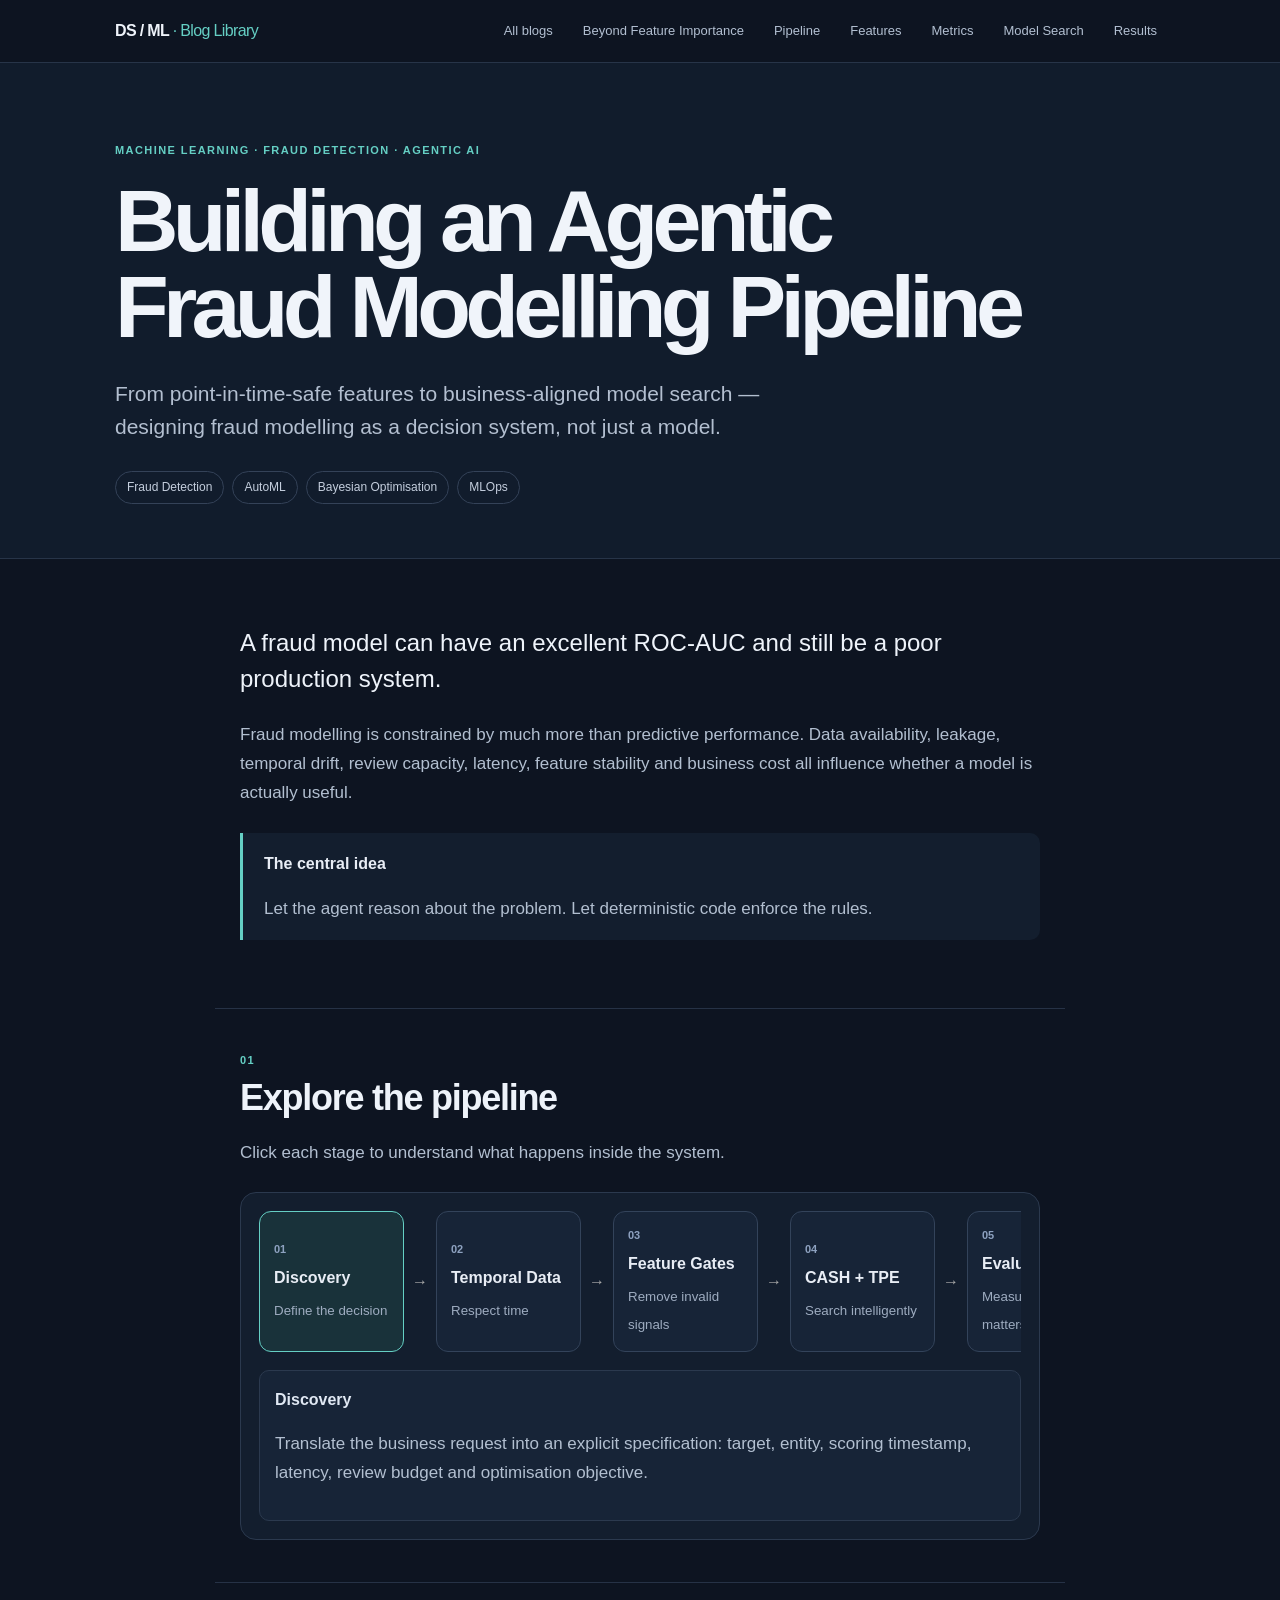
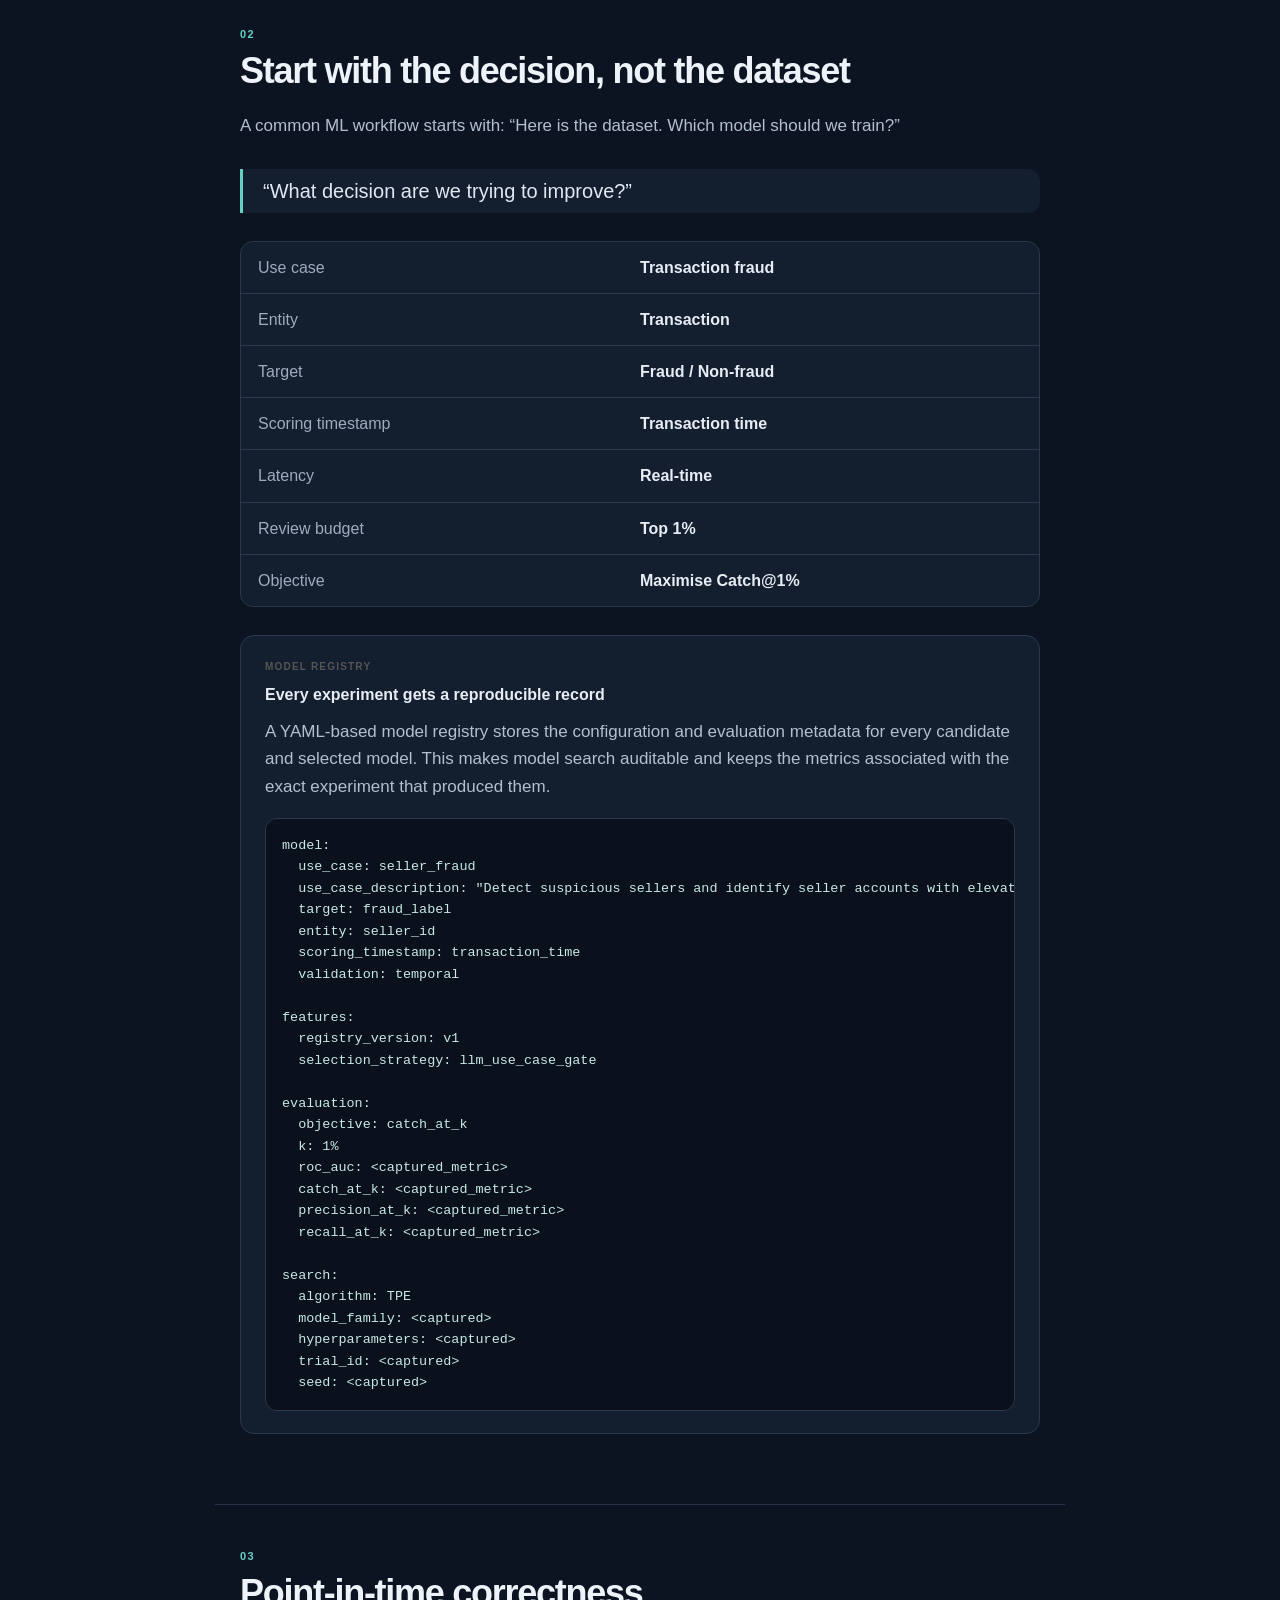
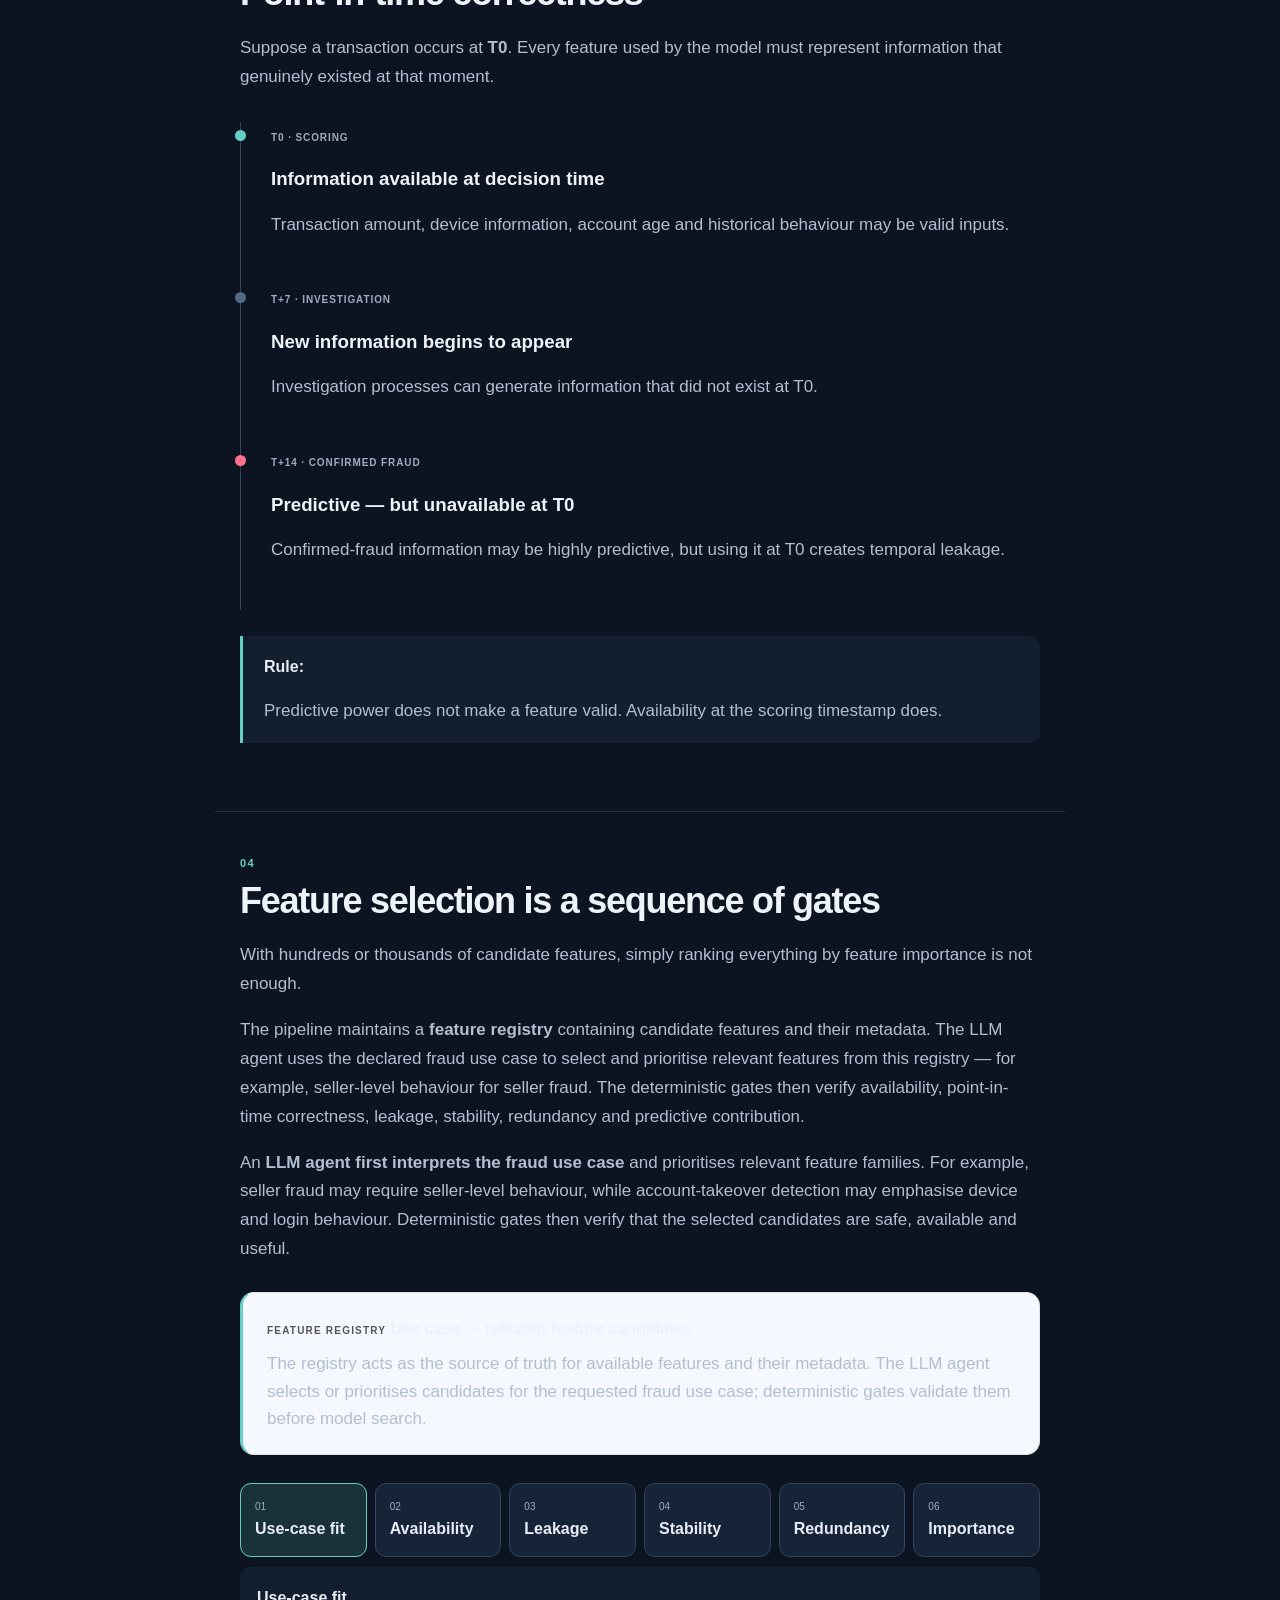
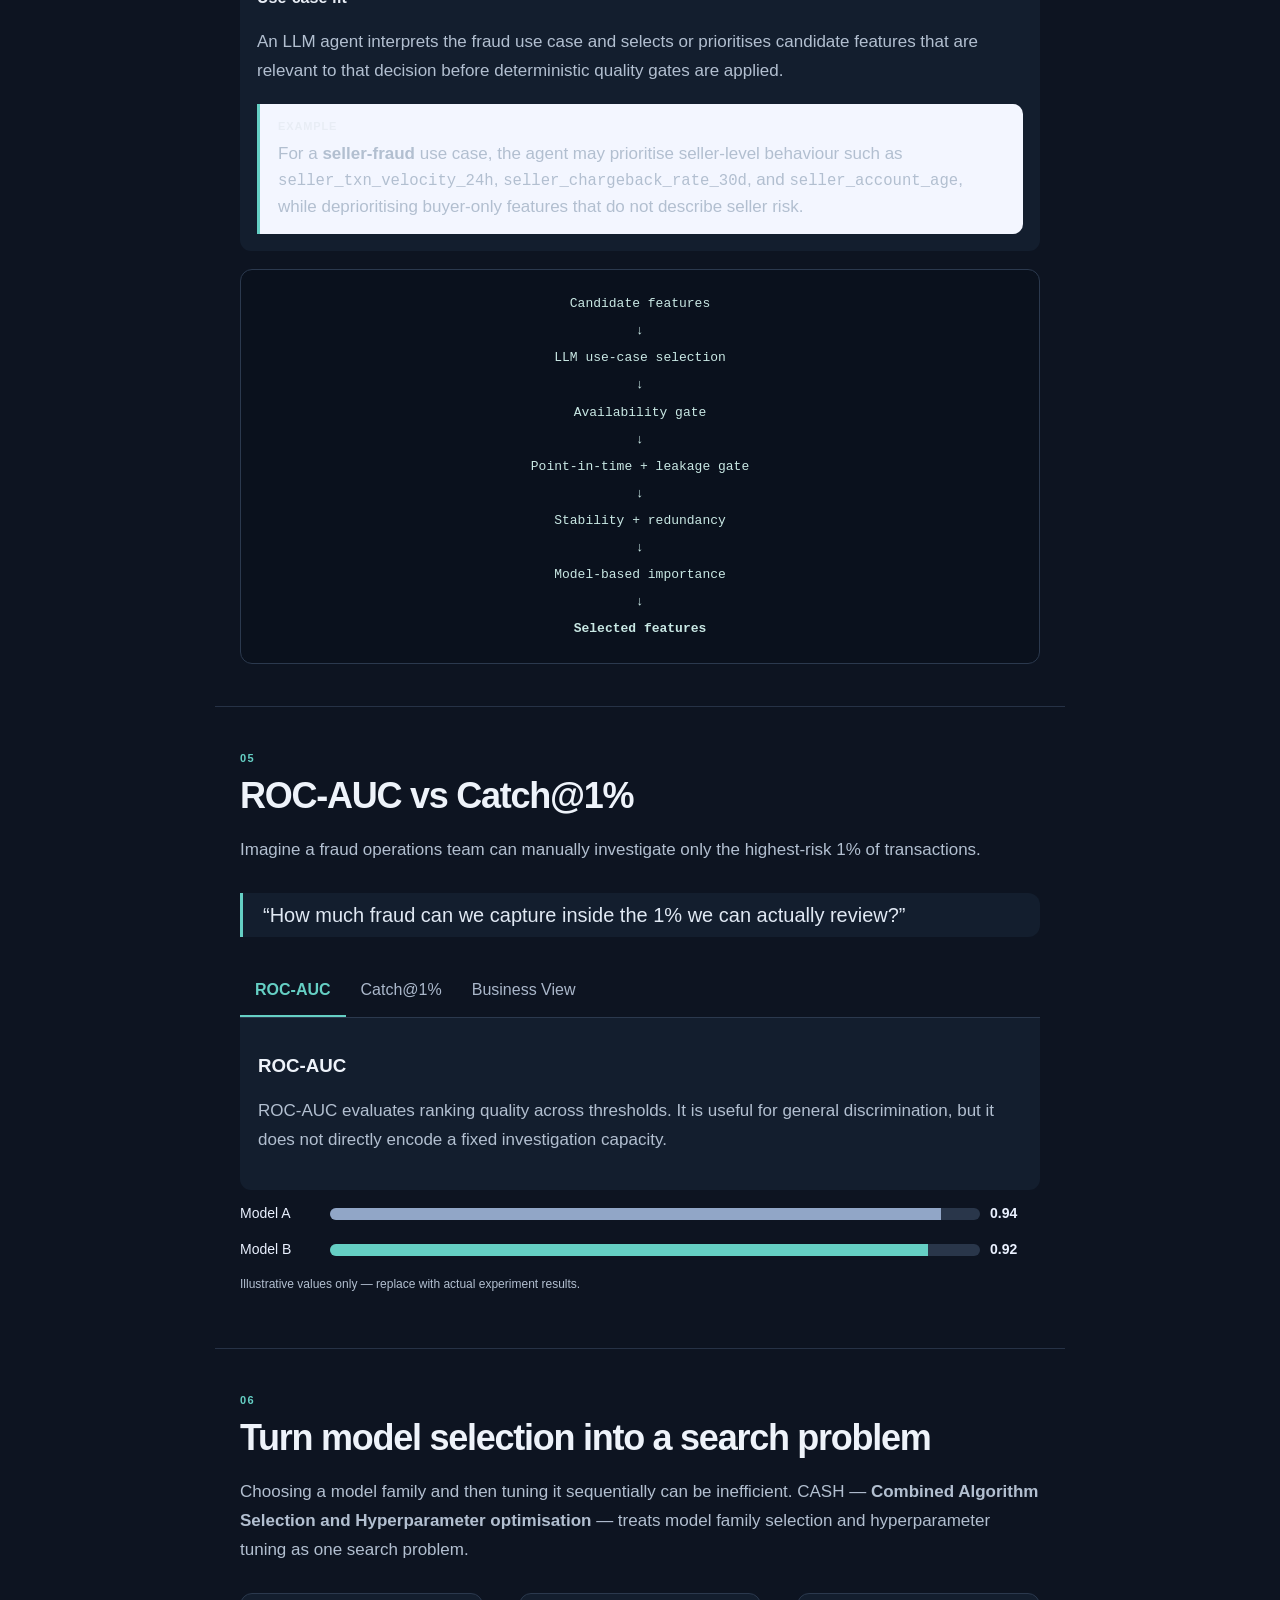
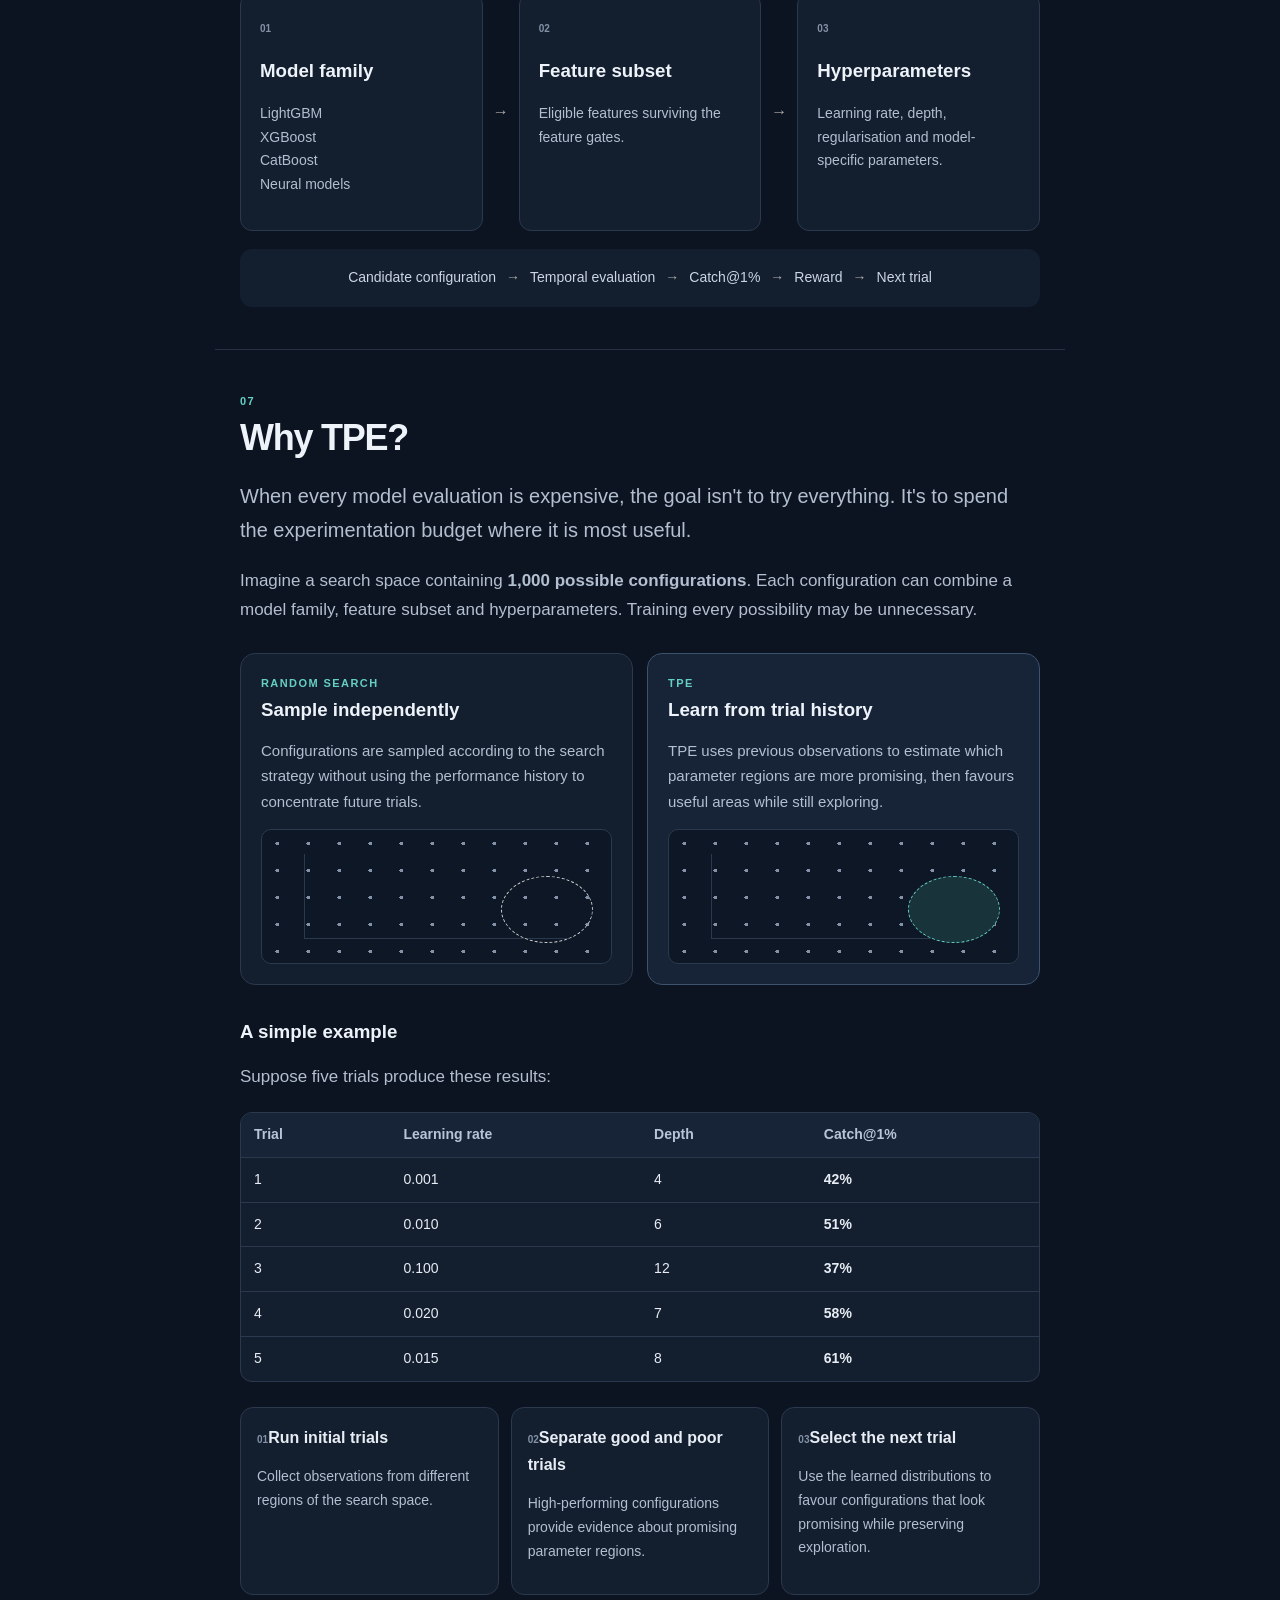
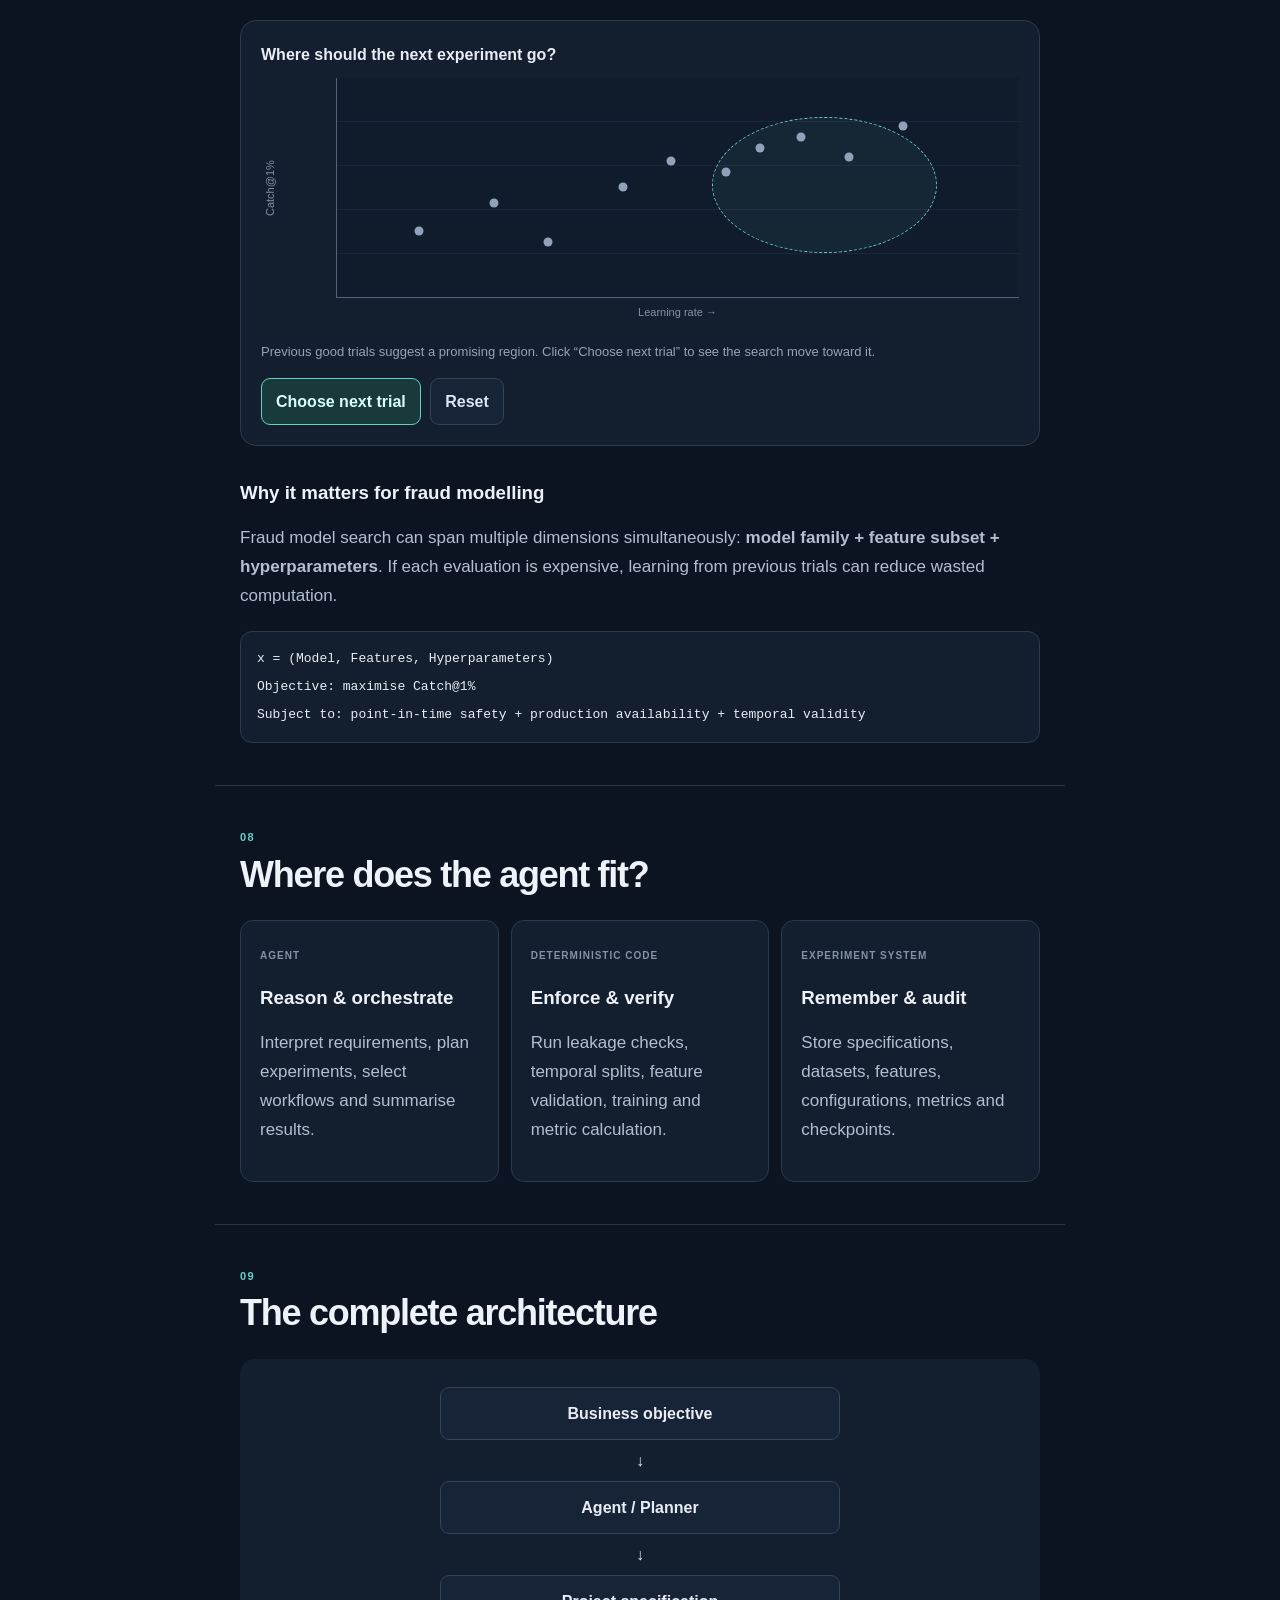
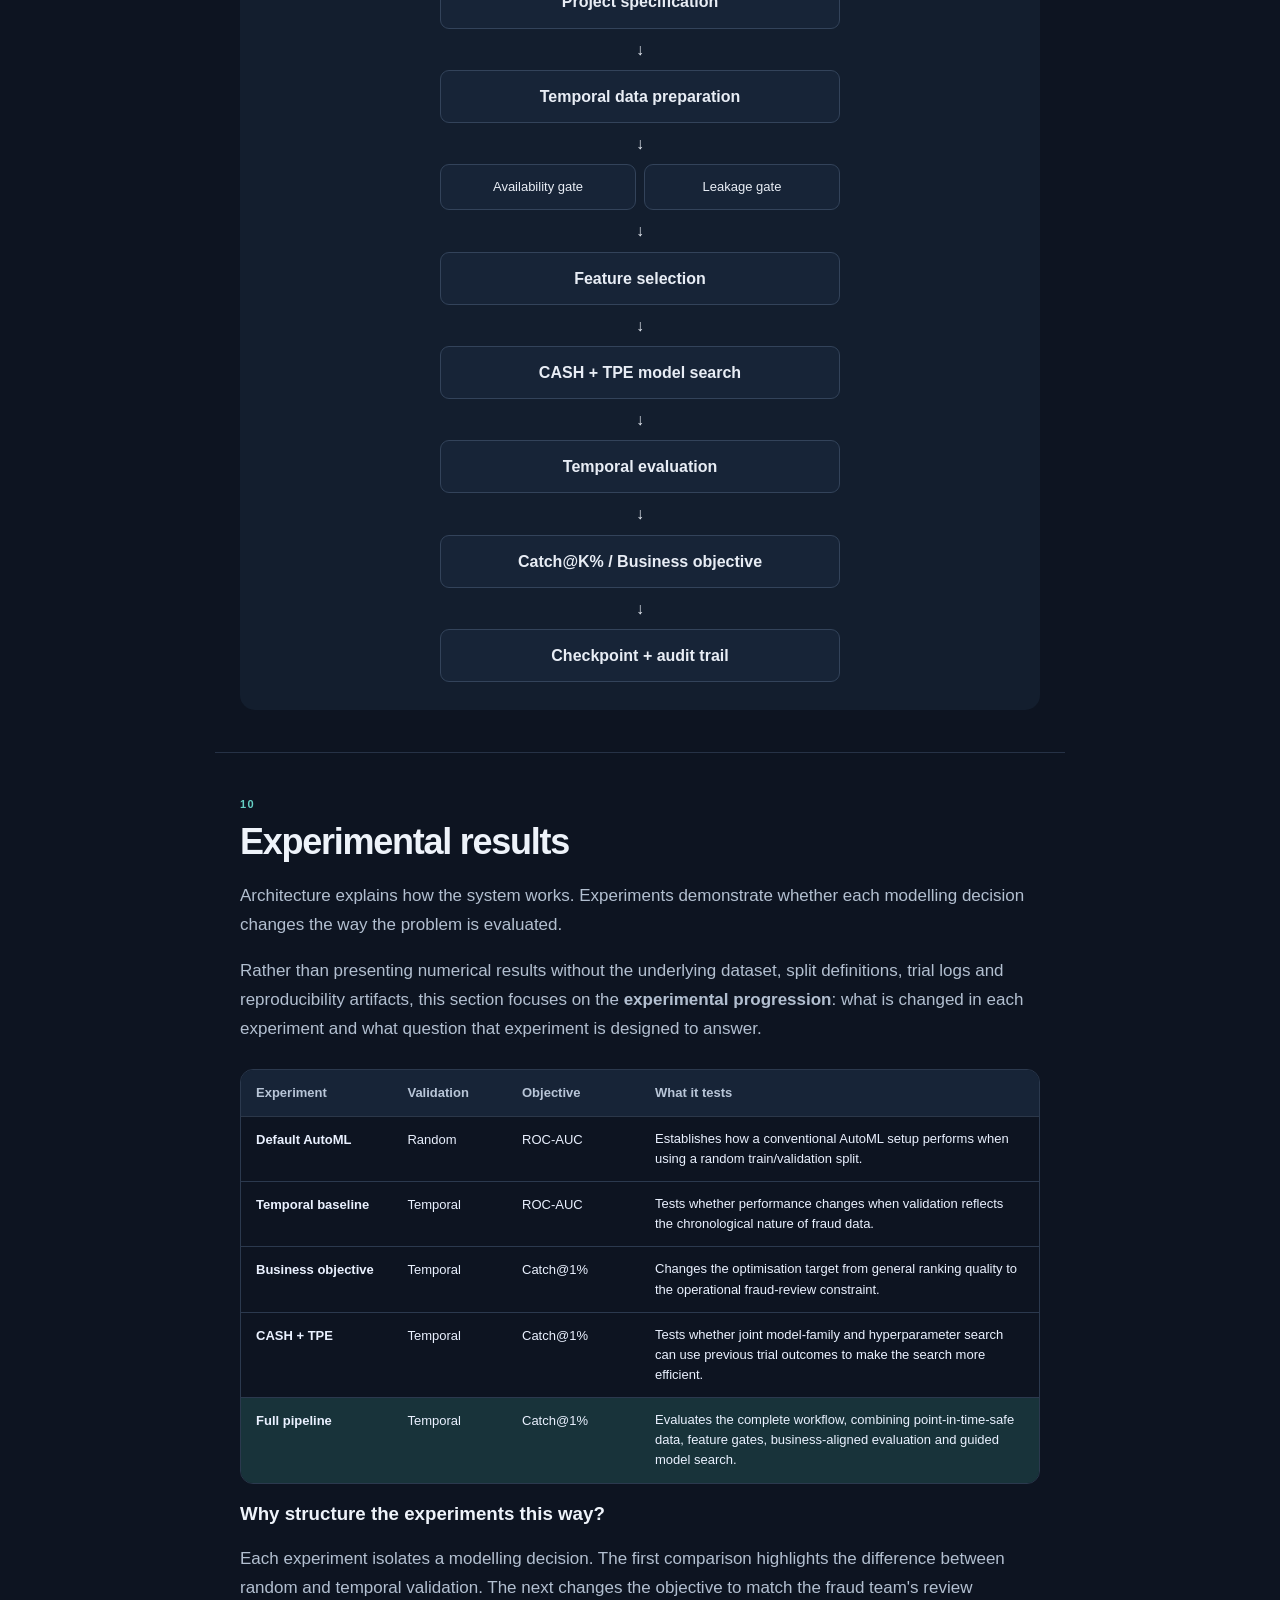
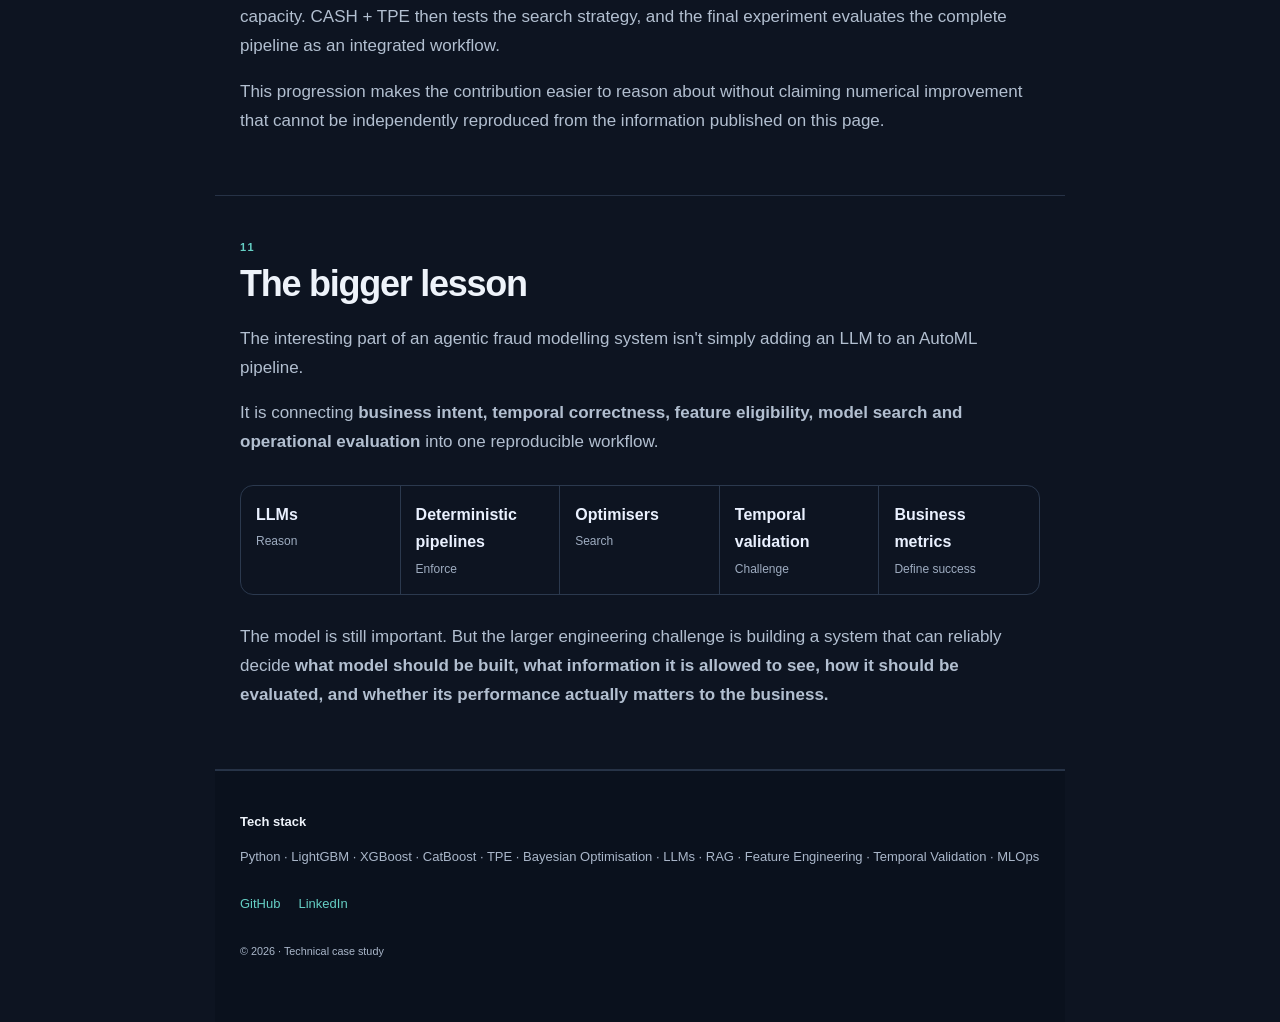
==== commit b75a7880: "Add files via upload" ====
--- a/agentic-fraud-modelling.html
+++ b/agentic-fraud-modelling.html
@@ -6,6 +6,19 @@
   <title>Building an Agentic Fraud Modelling Pipeline | ML Research Notes</title>
   <meta name="description" content="From point-in-time-safe features to business-aligned model search.">
   <link rel="stylesheet" href="style.css">
+
+<style id="clean-dark-background">
+:root{color-scheme:dark;--bg:#0d1421;--surface:#131e2e;--text:#e8edf5;--secondary:#a8b4c7;--muted:#8492a8;--border:#2b3749;--accent:#65cfc4;--accent-light:#18333a}
+html{scroll-behavior:smooth;scroll-padding-top:85px}body{background:#0d1421!important;color:#e8edf5!important}
+.site-header{background:#0d1421!important;border-bottom:1px solid #273448!important;box-shadow:none!important}.brand{color:#eef3fa!important}.brand span{color:#65cfc4!important}.nav-links{color:#b2bfd1!important}.nav-links a:hover{color:#65cfc4!important}
+.hero{background:#111c2c!important;max-width:none!important;border-bottom:1px solid #273448;padding-top:78px!important;padding-bottom:54px!important}.hero h1{color:#f0f4fa!important;text-shadow:none!important}.hero-subtitle{color:#b3bfd0!important}.eyebrow,.section-number,.label{color:#65cfc4!important}.tags span{border-color:#344258!important;color:#c4cedd!important;background:transparent!important}
+.article-section{background:transparent!important;border:0!important;box-shadow:none!important;border-radius:0!important;border-bottom:1px solid #263246!important;margin:0 auto!important;padding-top:42px!important;padding-bottom:42px!important}.article-section h2,.article-section h3{color:#eef3fa!important}.article-section p{color:#b2bfd0!important}.article-section .lead{color:#eef3fa!important}.article-section blockquote{color:#e0e8f3!important;background:#131e2e!important;border-color:#65cfc4!important}.callout{background:#131e2e!important;border-color:#65cfc4!important;color:#e8edf5!important}
+.pipeline-container,.spec-card,.registry-card,.search-visual,.comparison-card,.search-card,.agent-card,.trial-table,.feature-description,.metric-description,.architecture,.equation,.tpe-steps>div{background:#131e2e!important;border-color:#2b394e!important;color:#e8edf5!important;box-shadow:none!important}.pipeline-stage,.feature-gate{background:#172437!important;border-color:#33435a!important;color:#e8edf5!important;box-shadow:none!important}.pipeline-stage:hover,.feature-gate:hover{transform:translateY(-1px);box-shadow:none!important}.pipeline-stage.active,.feature-gate.active{background:#19323a!important;border-color:#65cfc4!important;box-shadow:none!important}.pipeline-stage small,.feature-gate span,.spec-card span,.timeline-item>span{color:#9eacc0!important}.pipeline-description{background:#172437!important;color:#e0e8f3!important;border:1px solid #2b394e!important}.spec-card>div,.trial-table>div{border-color:#2b394e!important}.timeline{border-color:#33435a!important}.flow-code,.article-section pre,.yaml-block{background:#0a111d!important;border:1px solid #2b394e!important;color:#c9e8e4!important}.metric-selector{border-color:#2b394e!important}.metric-tab{color:#aab7ca!important}.metric-tab.active{color:#65cfc4!important;border-color:#65cfc4!important}.result-bar{background:#29364a!important}.result-bar div{background:#91a6c7!important}.result-row.highlighted .result-bar div{background:#65cfc4!important}.search-loop{background:#131e2e!important;color:#cbd5e3!important}.comparison-card.selected-card{background:#172437!important;border-color:#3c526d!important}.dots{background-color:#0d1726!important;border-color:#2b394e!important}.dots:before{border-color:#2b394e!important}.random-dots,.tpe-dots{background-image:radial-gradient(#8492a8 2px,transparent 2px)!important}.tpe-dots:after{border-color:#65cfc4!important;background:#18333a!important}.trial-header,.table-header{background:#172437!important;color:#b8c5d7!important}.primary-button{background:#193a3b!important;border-color:#65cfc4!important;color:#d7fff9!important}.secondary-button{background:#172437!important;border-color:#33435a!important;color:#dce5f1!important}.plot{background:#101b2b!important;border-color:#52627a!important}.plot:before{background:repeating-linear-gradient(to bottom,transparent 0,transparent 43px,#263448 44px)!important}.target-zone{border-color:#65cfc4!important;background:#65cfc410!important}.point{background:#91a1b9!important}.next-point{background:#65cfc4!important;box-shadow:0 0 0 4px #65cfc41c!important}.chart-caption,.note{color:#95a4b9!important}.architecture>div:not(.split),.split div{background:#172437!important;border-color:#33435a!important;color:#e8edf5!important}.results-table{border-color:#2b394e!important}.table-row{border-color:#2b394e!important}.final-row{background:#18333a!important}.final-principles,.final-principles div{border-color:#2b394e!important}.final-principles span{color:#9eacc0!important}footer{background:#0a111d!important;border-top:1px solid #273448!important;color:#aab7ca!important}footer strong{color:#eef3fa!important}.footer-links a{color:#65cfc4!important}
+button:focus-visible,a:focus-visible{outline:2px solid #65cfc4;outline-offset:3px}
+@media(max-width:750px){.hero{padding:58px 22px 38px!important}.article-section{padding:32px 20px!important}}
+@media(prefers-reduced-motion:reduce){html{scroll-behavior:auto}}
+</style>
+
 </head>
 <body>
 
@@ -441,6 +454,7 @@
 </footer>
 
 </main>
+
 <script src="script.js"></script>
 </body>
 </html>
--- a/style.css
+++ b/style.css
@@ -126,7 +126,7 @@
 .footer-links{display:flex;gap:18px;margin:25px 0}
 .footer-links a:hover{color:var(--accent)}
 @media(max-width:750px){
-  .nav-links{display:none}.hero{padding:70px 22px 50px}.article-section{padding:35px 20px}
+  .nav-links{display:flex;gap:14px;overflow-x:auto;white-space:nowrap;max-width:68vw;padding:3px 0}.nav{gap:16px;padding:12px 16px}.hero{padding:70px 22px 50px}.article-section{padding:35px 20px}
   .article-section h2{font-size:29px}.hero-subtitle{font-size:18px}
   .feature-gates{grid-template-columns:1fr 1fr}.search-grid{grid-template-columns:1fr}
   .search-arrow{justify-content:center;transform:rotate(90deg)}.agent-grid,.comparison,.tpe-steps{grid-template-columns:1fr}
@@ -291,4 +291,86 @@
 .feature-registry-card {
   border-left: 3px solid var(--accent);
   background: #f6f8ff;
-}+}
+
+
+/* Unified dark research-console theme */
+:root{
+  color-scheme:dark;
+  --bg:#080f1d;--surface:#101b2d;--text:#edf3ff;--secondary:#a5b5ce;--muted:#8295b2;
+  --border:#293b57;--accent:#5bd6d0;--accent-light:#17383e;--max:850px;
+}
+body{background:radial-gradient(ellipse at 12% 0%,#142641 0,transparent 38%),#080f1d;color:var(--text)}
+.site-header{background:rgba(8,15,29,.92);border-bottom:1px solid #263954}
+.nav{gap:20px}
+.brand{color:#f2f6ff}
+.brand span{color:#5bd6d0!important}
+.nav-links{gap:14px;color:#aabbd4;flex-wrap:wrap}
+.nav-links a{padding:6px 8px;border-radius:8px}
+.nav-links a:hover,.nav-links a:focus{color:#72e0d5;background:#ffffff0b}
+.hero{max-width:none;padding:86px max(25px,calc((100% - 1050px)/2)) 70px;background:radial-gradient(ellipse at 82% 5%,#21416c 0,transparent 36%),linear-gradient(135deg,#0b1425,#10263d 72%,#10313a);border-bottom:1px solid #263954}
+.hero h1{color:#f1f5ff}
+.hero-subtitle{color:#bdcbe0}
+.eyebrow,.label,.section-number{color:#5bd6d0}
+.tags span{border-color:#344965;color:#b9c8df;background:#ffffff06}
+.article-section{color:#eaf1ff}
+.article-section h2,.article-section h3{color:#edf3ff}
+.article-section p{color:#aebed5}
+.lead{color:#f1f5ff!important}
+blockquote{color:#dce7f8;border-color:#5bd6d0;background:#102033;border-radius:0 12px 12px 0}
+.callout{background:#111f32;border-color:#5bd6d0;color:#eaf2ff}
+.pipeline-container,.spec-card,.registry-card,.search-visual,.comparison-card,.search-card,.agent-card,.trial-table,.feature-description,.metric-description,.architecture,.equation,.tpe-steps>div,.result-panel,.diagram-card{
+  background:#0e192a;border-color:#2b3e5b;color:#eaf1ff
+}
+.pipeline-stage,.feature-gate{background:#111f32;border-color:#30435f;color:#eaf1ff}
+.pipeline-stage.active,.feature-gate.active{background:#15343d;border-color:#5bd6d0;box-shadow:0 0 0 2px #5bd6d01a}
+.pipeline-stage span,.feature-gate span{color:#8ea2c0}
+.pipeline-stage small{color:#aabbd4}
+.pipeline-description{background:#132239;color:#dce8fb}
+.spec-card>div{border-color:#293b57}
+.spec-card span{color:#a5b5ce}
+.timeline{border-color:#334762}
+.timeline-dot{background:#526986}
+.timeline-item.leakage .timeline-dot{background:#ff718d}
+.flow-code{background:#0d1828;border-color:#2b3e5b;color:#a8f2e7}
+.metric-selector{border-color:#293b57}
+.metric-tab{color:#a8b8d0}
+.metric-tab.active{color:#72e0d5;border-color:#5bd6d0}
+.result-bar{background:#24344c}
+.result-bar div{background:#8a9cff}
+.result-row.highlighted .result-bar div{background:#5bd6d0}
+.note{color:#8194b0!important}
+.search-loop{background:#111f32;color:#cbd8eb}
+.comparison-card.selected-card{background:#14253c;border-color:#5b78b4}
+.dots{background-color:#0b1525;border-color:#2b3e5b}
+.dots:before{border-color:#293b57}
+.dots span{background:#9aabc5}
+.random-dots,.tpe-dots{background-image:radial-gradient(#6f83a4 2px,transparent 2px)}
+.tpe-dots:after{border-color:#5bd6d0;background:#15343d}
+.trial-table>div{border-color:#293b57}
+.trial-header{background:#17263c;color:#b5c6df}
+.primary-button{background:#174b4c;border-color:#5bd6d0;color:#b5fff2}
+.secondary-button{background:#111f32;border-color:#344965;color:#dbe6f7}
+.plot{background:linear-gradient(#101c2d,#0c1626);border-color:#526986}
+.plot:before{background:repeating-linear-gradient(to bottom,transparent 0,transparent 43px,#23344b 44px)}
+.target-zone{border-color:#5bd6d0;background:#5bd6d012}
+.point{background:#7e90ad}
+.next-point{background:#5bd6d0;box-shadow:0 0 0 5px #5bd6d025}
+.chart-caption{color:#a5b5ce}
+.architecture>div:not(.split),.split div{background:#122138;border-color:#30435f;color:#e5efff}
+.agent-card{box-shadow:0 14px 35px #00000012}
+.article-section pre,.yaml-block{background:#08111f!important;border:1px solid #293b57;color:#b8f5e9;border-radius:12px;padding:16px;overflow:auto}
+.site-footer,.footer{background:#070d18;color:#a7b8d0;border-top:1px solid #263954}
+.site-footer strong,.footer strong{color:#f1f5ff}
+button{transition:transform .16s ease,border-color .16s ease,box-shadow .16s ease}
+button:hover{border-color:#5bd6d0}
+button:focus-visible,a:focus-visible{outline:2px solid #5bd6d0;outline-offset:3px}
+@media(max-width:850px){
+ .nav{align-items:flex-start;flex-direction:column;gap:8px;padding:12px 18px}
+ .nav-links{width:100%;flex-wrap:nowrap;overflow-x:auto;white-space:nowrap;padding-bottom:4px}
+ .hero{padding:58px 22px 48px}
+ .feature-gates{grid-template-columns:repeat(2,minmax(0,1fr))}
+ .search-grid{grid-template-columns:1fr}
+ .search-arrow{justify-content:center;transform:rotate(90deg)}
+ .agent-grid{grid-template-columns:1fr}
+}
